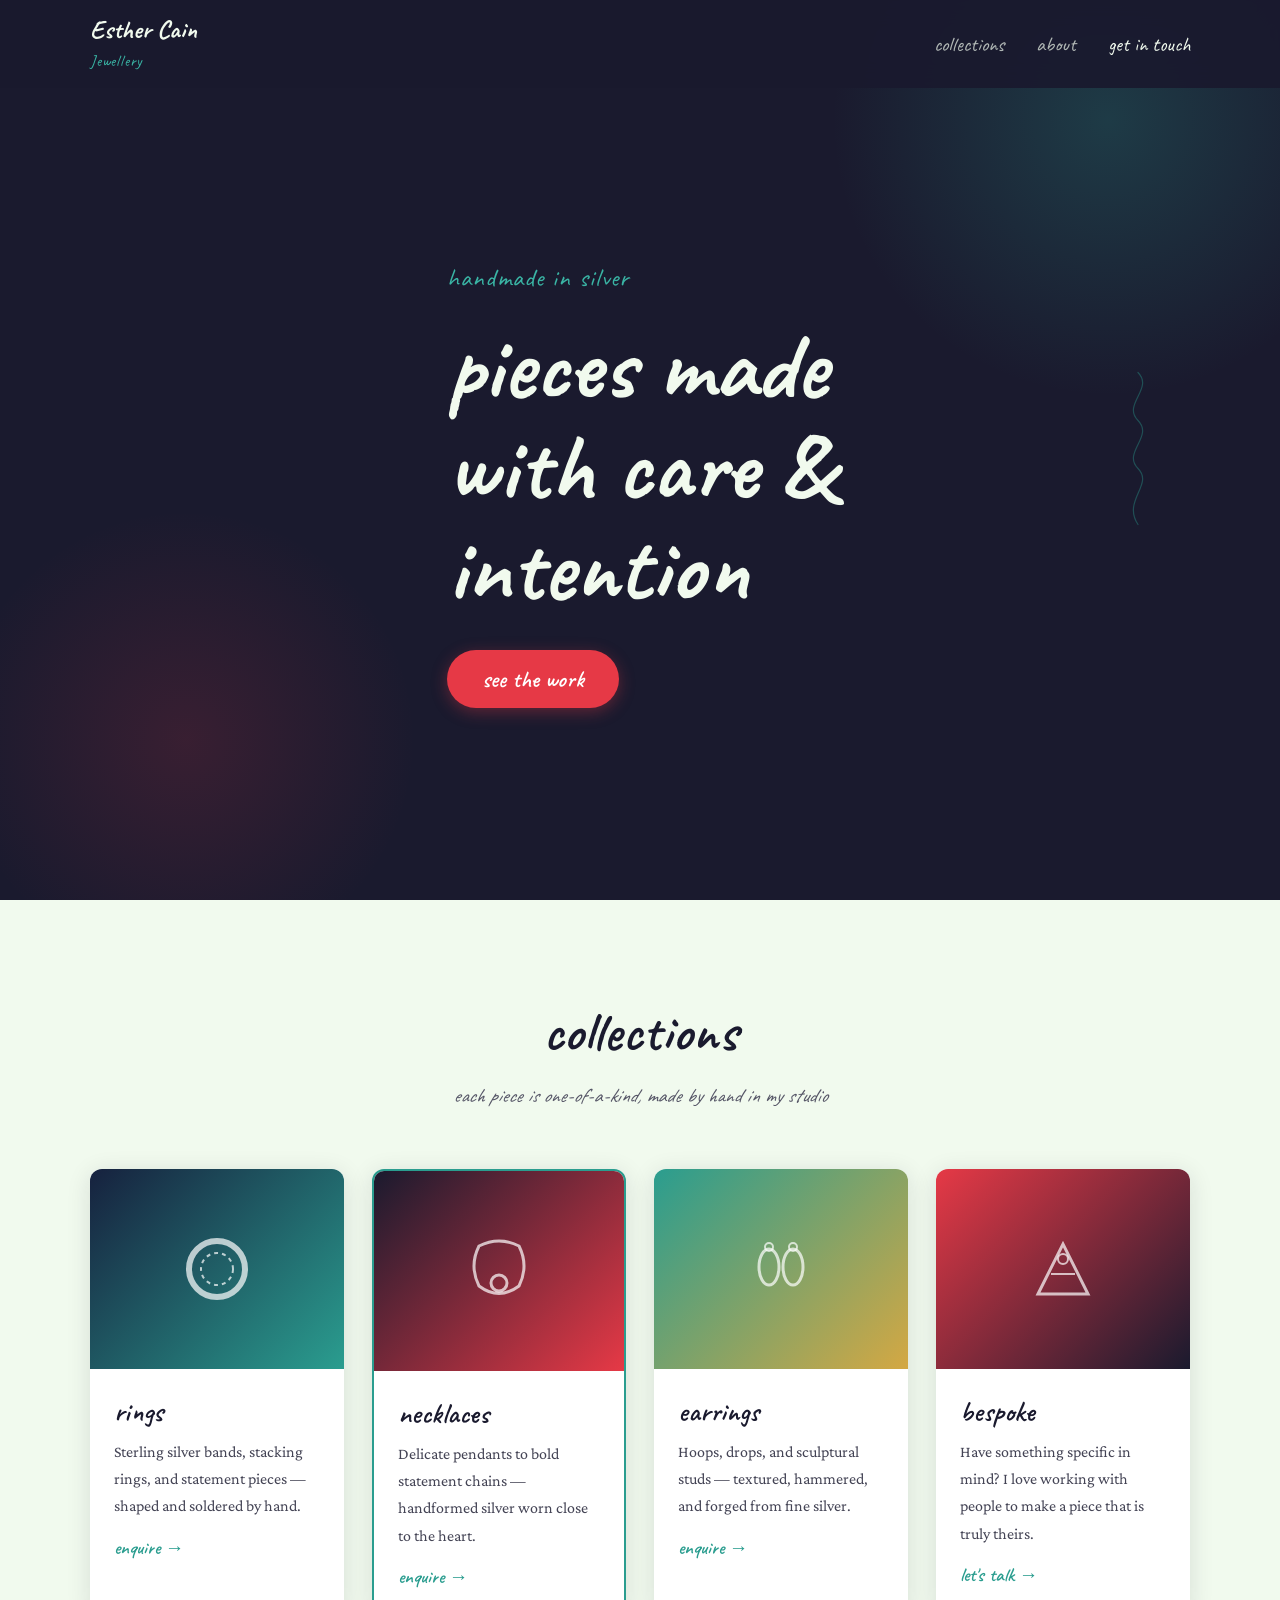
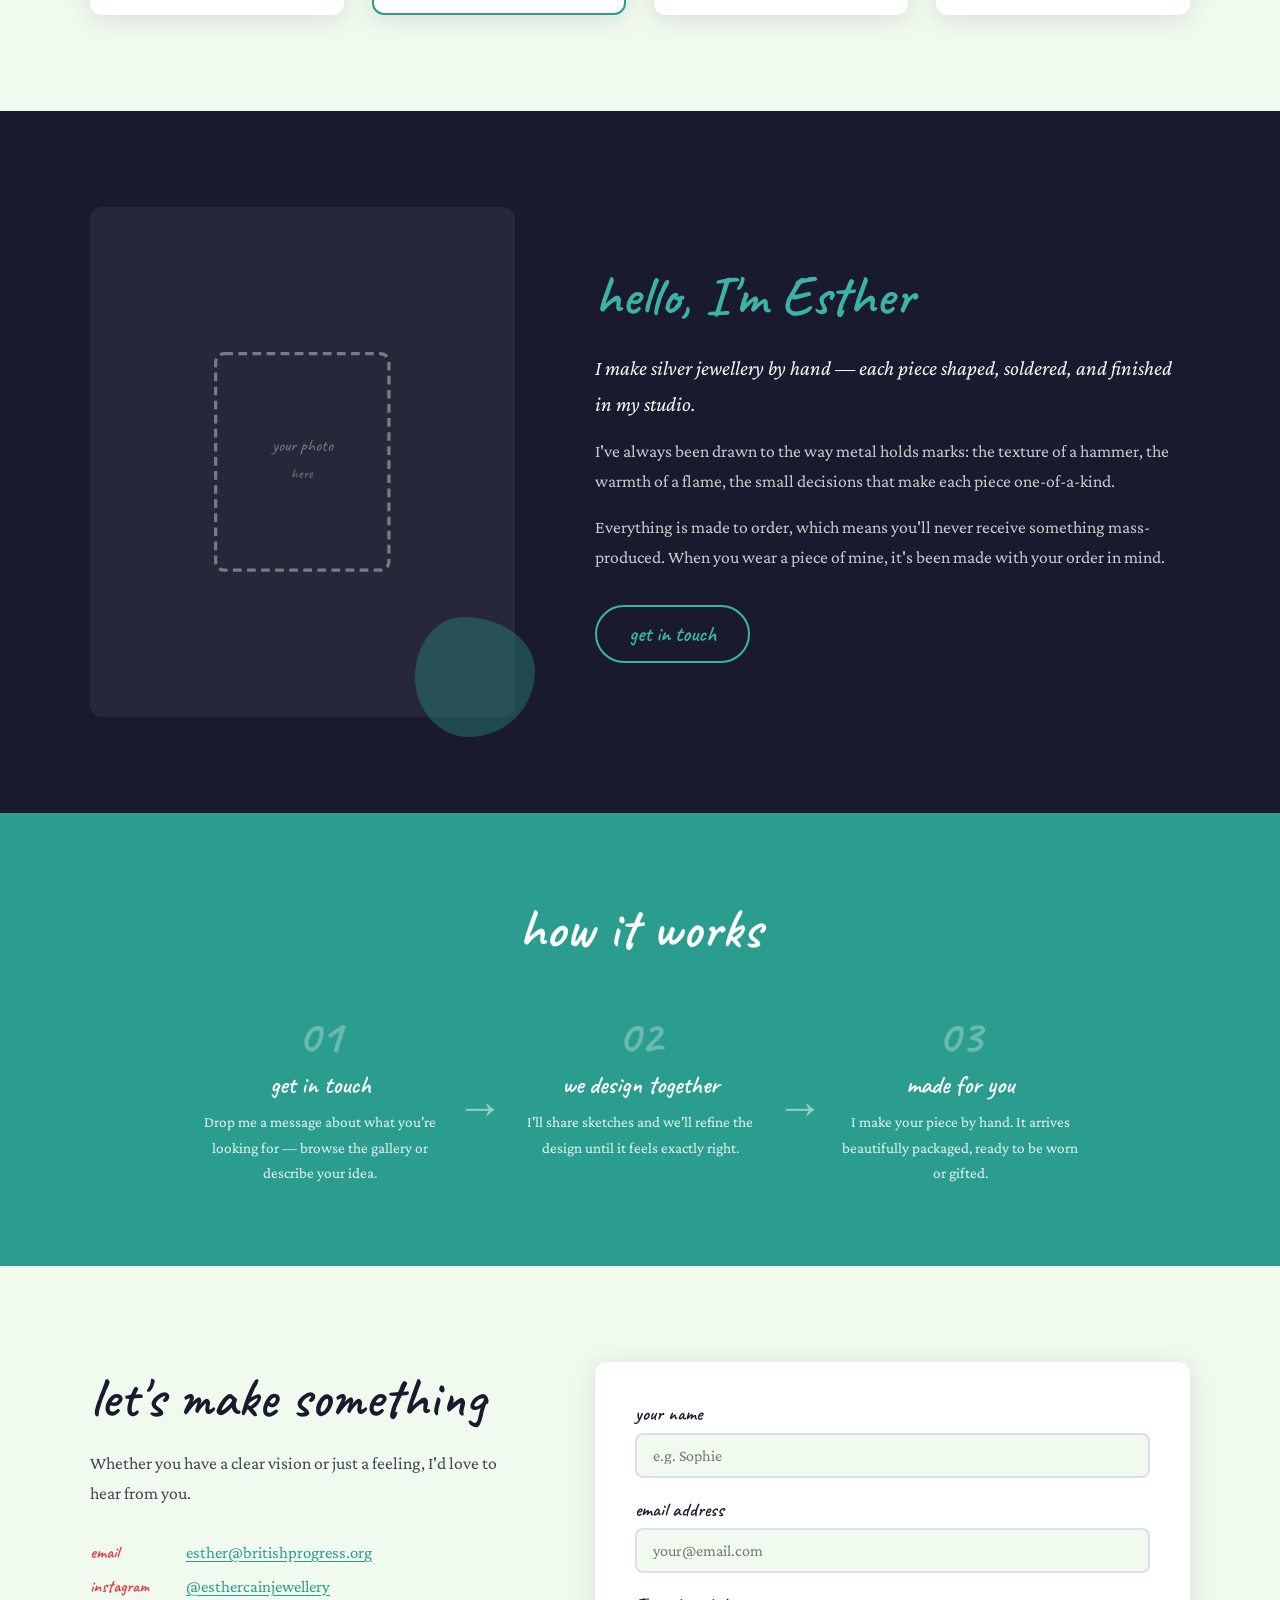
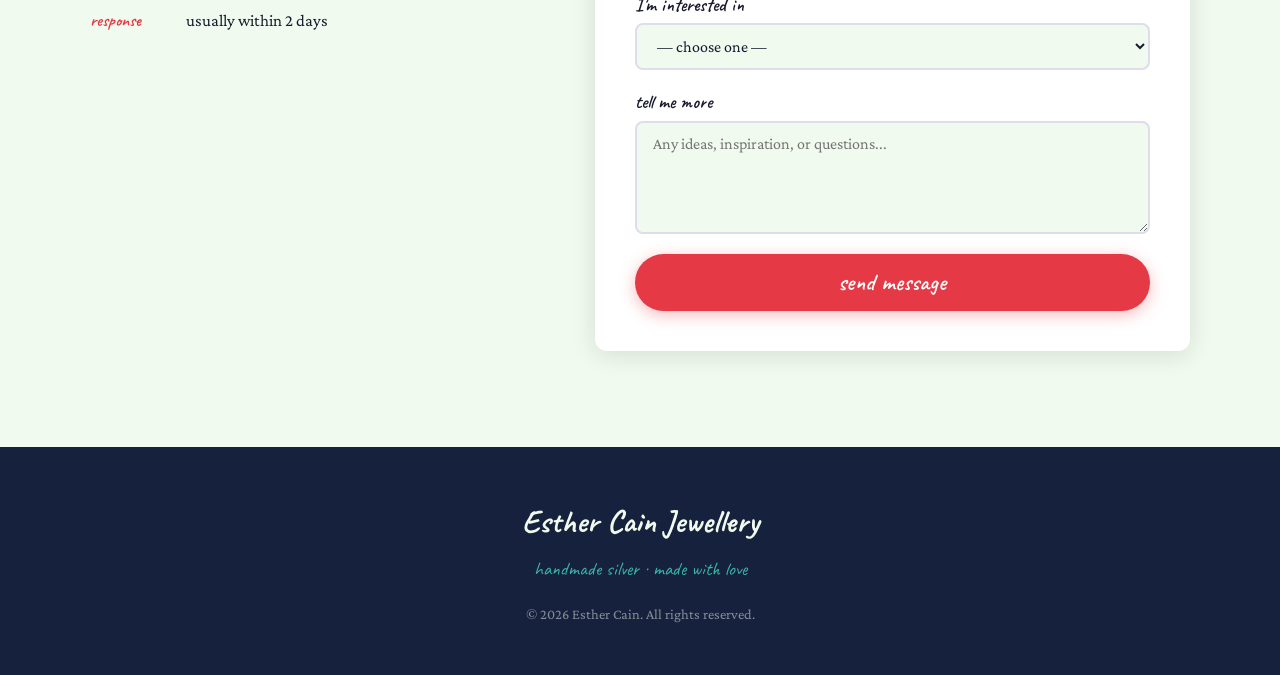
==== index.html @ 58c1cd3b "Add website files: HTML, CSS, and JavaScript Co-Authored-By: Claude Sonnet 4.6 <noreply@anthropic.co" ====
<!DOCTYPE html>
<html lang="en">
<head>
  <meta charset="UTF-8" />
  <meta name="viewport" content="width=device-width, initial-scale=1.0" />
  <title>Esther Cain Jewellery — Handmade Silver</title>
  <link rel="preconnect" href="https://fonts.googleapis.com" />
  <link rel="preconnect" href="https://fonts.gstatic.com" crossorigin />
  <link href="https://fonts.googleapis.com/css2?family=Caveat:wght@400;600;700&family=Crimson+Pro:ital,wght@0,300;0,400;1,300;1,400&display=swap" rel="stylesheet" />
  <link rel="stylesheet" href="style.css" />
</head>
<body>

  <!-- NAV -->
  <header class="site-header">
    <div class="nav-inner">
      <a href="#" class="logo">Esther Cain<br><span>Jewellery</span></a>
      <nav>
        <a href="#collections">collections</a>
        <a href="#about">about</a>
        <a href="#contact">get in touch</a>
      </nav>
    </div>
  </header>

  <!-- HERO -->
  <section class="hero">
    <div class="hero-content">
      <p class="hero-sub">handmade in silver</p>
      <h1>pieces made<br>with care &amp;<br>intention</h1>
      <a href="#collections" class="btn-primary">see the work</a>
    </div>
    <div class="hero-decoration">
      <svg class="squiggle" viewBox="0 0 200 400" fill="none" xmlns="http://www.w3.org/2000/svg">
        <path d="M100 10 C140 50, 60 90, 100 130 C140 170, 60 210, 100 250 C140 290, 60 330, 100 390" stroke="currentColor" stroke-width="3" stroke-linecap="round"/>
      </svg>
    </div>
  </section>

  <!-- COLLECTIONS -->
  <section class="collections" id="collections">
    <div class="section-header">
      <h2>collections</h2>
      <p class="section-sub">each piece is one-of-a-kind, made by hand in my studio</p>
    </div>

    <div class="grid">

      <article class="card">
        <div class="card-img card-img--rings">
          <div class="img-placeholder">
            <svg viewBox="0 0 80 80" fill="none"><circle cx="40" cy="40" r="28" stroke="currentColor" stroke-width="6"/><circle cx="40" cy="40" r="16" stroke="currentColor" stroke-width="2" stroke-dasharray="4 4"/></svg>
          </div>
        </div>
        <div class="card-body">
          <h3>rings</h3>
          <p>Sterling silver bands, stacking rings, and statement pieces — shaped and soldered by hand.</p>
          <a href="#contact" class="card-link">enquire →</a>
        </div>
      </article>

      <article class="card card--featured">
        <div class="card-img card-img--necklaces">
          <div class="img-placeholder">
            <svg viewBox="0 0 80 80" fill="none"><path d="M20 15 Q40 5 60 15 Q70 35 60 55 Q40 70 20 55 Q10 35 20 15Z" stroke="currentColor" stroke-width="3" fill="none"/><circle cx="40" cy="52" r="8" stroke="currentColor" stroke-width="3"/></svg>
          </div>
        </div>
        <div class="card-body">
          <h3>necklaces</h3>
          <p>Delicate pendants to bold statement chains — handformed silver worn close to the heart.</p>
          <a href="#contact" class="card-link">enquire →</a>
        </div>
      </article>

      <article class="card">
        <div class="card-img card-img--earrings">
          <div class="img-placeholder">
            <svg viewBox="0 0 80 80" fill="none"><ellipse cx="28" cy="38" rx="10" ry="18" stroke="currentColor" stroke-width="3"/><ellipse cx="52" cy="38" rx="10" ry="18" stroke="currentColor" stroke-width="3"/><circle cx="28" cy="18" r="4" stroke="currentColor" stroke-width="2"/><circle cx="52" cy="18" r="4" stroke="currentColor" stroke-width="2"/></svg>
          </div>
        </div>
        <div class="card-body">
          <h3>earrings</h3>
          <p>Hoops, drops, and sculptural studs — textured, hammered, and forged from fine silver.</p>
          <a href="#contact" class="card-link">enquire →</a>
        </div>
      </article>

      <article class="card">
        <div class="card-img card-img--bespoke">
          <div class="img-placeholder">
            <svg viewBox="0 0 80 80" fill="none"><path d="M15 65 L40 15 L65 65 Z" stroke="currentColor" stroke-width="3" fill="none"/><path d="M28 45 L52 45" stroke="currentColor" stroke-width="2"/><circle cx="40" cy="30" r="5" stroke="currentColor" stroke-width="2"/></svg>
          </div>
        </div>
        <div class="card-body">
          <h3>bespoke</h3>
          <p>Have something specific in mind? I love working with people to make a piece that is truly theirs.</p>
          <a href="#contact" class="card-link">let's talk →</a>
        </div>
      </article>

    </div>
  </section>

  <!-- ABOUT -->
  <section class="about" id="about">
    <div class="about-inner">
      <div class="about-image">
        <div class="about-img-placeholder">
          <svg viewBox="0 0 200 240" fill="none" xmlns="http://www.w3.org/2000/svg">
            <rect x="20" y="20" width="160" height="200" rx="8" stroke="currentColor" stroke-width="3" fill="none" stroke-dasharray="8 5"/>
            <text x="100" y="110" text-anchor="middle" font-family="Caveat" font-size="16" fill="currentColor">your photo</text>
            <text x="100" y="135" text-anchor="middle" font-family="Caveat" font-size="13" fill="currentColor">here</text>
          </svg>
        </div>
        <div class="about-accent-blob"></div>
      </div>
      <div class="about-text">
        <h2>hello, I'm Esther</h2>
        <p class="lead">I make silver jewellery by hand — each piece shaped, soldered, and finished in my studio.</p>
        <p>I've always been drawn to the way metal holds marks: the texture of a hammer, the warmth of a flame, the small decisions that make each piece one-of-a-kind.</p>
        <p>Everything is made to order, which means you'll never receive something mass-produced. When you wear a piece of mine, it's been made with your order in mind.</p>
        <a href="#contact" class="btn-secondary">get in touch</a>
      </div>
    </div>
  </section>

  <!-- PROCESS -->
  <section class="process">
    <h2>how it works</h2>
    <div class="steps">
      <div class="step">
        <span class="step-num">01</span>
        <h3>get in touch</h3>
        <p>Drop me a message about what you're looking for — browse the gallery or describe your idea.</p>
      </div>
      <div class="step-arrow">→</div>
      <div class="step">
        <span class="step-num">02</span>
        <h3>we design together</h3>
        <p>I'll share sketches and we'll refine the design until it feels exactly right.</p>
      </div>
      <div class="step-arrow">→</div>
      <div class="step">
        <span class="step-num">03</span>
        <h3>made for you</h3>
        <p>I make your piece by hand. It arrives beautifully packaged, ready to be worn or gifted.</p>
      </div>
    </div>
  </section>

  <!-- CONTACT -->
  <section class="contact" id="contact">
    <div class="contact-inner">
      <div class="contact-text">
        <h2>let's make something</h2>
        <p>Whether you have a clear vision or just a feeling, I'd love to hear from you.</p>
        <ul class="contact-info">
          <li><span class="ci-label">email</span><a href="mailto:esther@britishprogress.org">esther@britishprogress.org</a></li>
          <li><span class="ci-label">instagram</span><a href="#">@esthercainjewellery</a></li>
          <li><span class="ci-label">response</span>usually within 2 days</li>
        </ul>
      </div>
      <form class="contact-form" onsubmit="handleSubmit(event)">
        <div class="form-group">
          <label for="name">your name</label>
          <input type="text" id="name" name="name" required placeholder="e.g. Sophie" />
        </div>
        <div class="form-group">
          <label for="email">email address</label>
          <input type="email" id="email" name="email" required placeholder="your@email.com" />
        </div>
        <div class="form-group">
          <label for="interest">I'm interested in</label>
          <select id="interest" name="interest">
            <option value="">— choose one —</option>
            <option value="rings">rings</option>
            <option value="necklaces">necklaces</option>
            <option value="earrings">earrings</option>
            <option value="bespoke">bespoke commission</option>
            <option value="gift">a gift (not sure yet!)</option>
          </select>
        </div>
        <div class="form-group">
          <label for="message">tell me more</label>
          <textarea id="message" name="message" rows="5" placeholder="Any ideas, inspiration, or questions..."></textarea>
        </div>
        <button type="submit" class="btn-primary">send message</button>
        <p class="form-note" id="form-note" hidden>✓ Message sent! I'll be in touch soon.</p>
      </form>
    </div>
  </section>

  <!-- FOOTER -->
  <footer class="site-footer">
    <p class="footer-logo">Esther Cain Jewellery</p>
    <p class="footer-sub">handmade silver · made with love</p>
    <p class="footer-copy">&copy; 2026 Esther Cain. All rights reserved.</p>
  </footer>

  <script src="script.js"></script>
</body>
</html>
---- style.css ----
/* =============================================
   ESTHER CAIN JEWELLERY — STYLES
   ============================================= */

:root {
  --navy:      #1a1a2e;
  --deep-blue: #16213e;
  --teal:      #2a9d8f;
  --teal-light:#3ab5a5;
  --ruby:      #e63946;
  --gold:      #d4a843;
  --cream:     #f1faee;
  --cream-dark:#e8f4e0;
  --white:     #ffffff;
  --text-dark: #1a1a2e;

  --font-hand: 'Caveat', cursive;
  --font-body: 'Crimson Pro', Georgia, serif;

  --radius: 12px;
  --shadow: 0 4px 24px rgba(26,26,46,0.12);
  --shadow-lg: 0 12px 48px rgba(26,26,46,0.2);
}

*, *::before, *::after { box-sizing: border-box; margin: 0; padding: 0; }

html { scroll-behavior: smooth; }

body {
  font-family: var(--font-body);
  color: var(--text-dark);
  background: var(--cream);
  overflow-x: hidden;
}

/* =============================================
   TYPOGRAPHY
   ============================================= */

h1, h2, h3, .logo, nav a, .btn-primary, .btn-secondary,
.step-num, .card-link, label, .section-sub, .hero-sub,
.footer-logo, .footer-sub {
  font-family: var(--font-hand);
}

h1 { font-size: clamp(3rem, 8vw, 6rem); font-weight: 700; line-height: 1.05; }
h2 { font-size: clamp(2.2rem, 5vw, 3.5rem); font-weight: 600; }
h3 { font-size: 1.8rem; font-weight: 600; }

p { font-size: 1.1rem; line-height: 1.7; }

a { color: inherit; text-decoration: none; }

/* =============================================
   HEADER / NAV
   ============================================= */

.site-header {
  position: fixed;
  top: 0; left: 0; right: 0;
  z-index: 100;
  padding: 1rem 2rem;
  background: rgba(26,26,46,0.92);
  backdrop-filter: blur(12px);
  -webkit-backdrop-filter: blur(12px);
}

.nav-inner {
  max-width: 1100px;
  margin: 0 auto;
  display: flex;
  align-items: center;
  justify-content: space-between;
}

.logo {
  font-family: var(--font-hand);
  font-size: 1.6rem;
  font-weight: 700;
  color: var(--cream);
  line-height: 1.1;
}

.logo span {
  font-size: 1rem;
  font-weight: 400;
  color: var(--teal-light);
  letter-spacing: 0.05em;
}

nav {
  display: flex;
  gap: 2rem;
}

nav a {
  color: var(--cream);
  font-size: 1.3rem;
  opacity: 0.85;
  transition: opacity 0.2s, color 0.2s;
  position: relative;
}

nav a::after {
  content: '';
  position: absolute;
  bottom: -3px; left: 0; right: 0;
  height: 2px;
  background: var(--teal-light);
  transform: scaleX(0);
  transition: transform 0.2s;
}

nav a:hover { opacity: 1; color: var(--teal-light); }
nav a:hover::after { transform: scaleX(1); }

/* =============================================
   BUTTONS
   ============================================= */

.btn-primary {
  display: inline-block;
  background: var(--ruby);
  color: var(--white);
  padding: 0.85rem 2.2rem;
  border-radius: 50px;
  font-size: 1.5rem;
  font-weight: 600;
  border: none;
  cursor: pointer;
  transition: transform 0.2s, box-shadow 0.2s, background 0.2s;
  box-shadow: 0 4px 16px rgba(230,57,70,0.35);
}

.btn-primary:hover {
  transform: translateY(-2px);
  background: #d42f3c;
  box-shadow: 0 8px 24px rgba(230,57,70,0.45);
}

.btn-secondary {
  display: inline-block;
  border: 2.5px solid var(--navy);
  color: var(--navy);
  padding: 0.8rem 2rem;
  border-radius: 50px;
  font-size: 1.4rem;
  font-weight: 600;
  transition: background 0.2s, color 0.2s;
}

.btn-secondary:hover {
  background: var(--navy);
  color: var(--cream);
}

/* =============================================
   HERO
   ============================================= */

.hero {
  min-height: 100vh;
  background: var(--navy);
  display: flex;
  align-items: center;
  padding: 8rem 2rem 4rem;
  position: relative;
  overflow: hidden;
}

.hero::before {
  content: '';
  position: absolute;
  top: -20%;
  right: -10%;
  width: 600px;
  height: 600px;
  background: radial-gradient(circle, rgba(42,157,143,0.25) 0%, transparent 65%);
  pointer-events: none;
}

.hero::after {
  content: '';
  position: absolute;
  bottom: -10%;
  left: -5%;
  width: 500px;
  height: 500px;
  background: radial-gradient(circle, rgba(230,57,70,0.15) 0%, transparent 65%);
  pointer-events: none;
}

.hero-content {
  max-width: 1100px;
  margin: 0 auto;
  position: relative;
  z-index: 1;
}

.hero-sub {
  font-family: var(--font-hand);
  font-size: 1.6rem;
  color: var(--teal-light);
  margin-bottom: 1rem;
  letter-spacing: 0.05em;
}

.hero h1 {
  color: var(--cream);
  margin-bottom: 2rem;
}

.hero-decoration {
  position: absolute;
  right: 8%;
  top: 50%;
  transform: translateY(-50%);
  color: var(--teal);
  opacity: 0.4;
  width: 80px;
}

.squiggle { width: 100%; height: auto; }

/* =============================================
   COLLECTIONS
   ============================================= */

.collections {
  padding: 6rem 2rem;
  background: var(--cream);
}

.section-header {
  text-align: center;
  max-width: 600px;
  margin: 0 auto 3.5rem;
}

.section-sub {
  margin-top: 0.75rem;
  font-size: 1.25rem;
  color: #556;
  font-style: italic;
}

.grid {
  max-width: 1100px;
  margin: 0 auto;
  display: grid;
  grid-template-columns: repeat(auto-fit, minmax(240px, 1fr));
  gap: 1.75rem;
}

.card {
  background: var(--white);
  border-radius: var(--radius);
  overflow: hidden;
  box-shadow: var(--shadow);
  transition: transform 0.25s, box-shadow 0.25s;
}

.card:hover {
  transform: translateY(-6px);
  box-shadow: var(--shadow-lg);
}

.card--featured {
  grid-row: span 1;
  border: 2.5px solid var(--teal);
}

.card-img {
  height: 200px;
  display: flex;
  align-items: center;
  justify-content: center;
}

.card-img--rings      { background: linear-gradient(135deg, #16213e 0%, #2a9d8f 100%); }
.card-img--necklaces  { background: linear-gradient(135deg, #1a1a2e 0%, #e63946 100%); }
.card-img--earrings   { background: linear-gradient(135deg, #2a9d8f 0%, #d4a843 100%); }
.card-img--bespoke    { background: linear-gradient(135deg, #e63946 0%, #1a1a2e 100%); }

.img-placeholder {
  width: 80px;
  height: 80px;
  color: rgba(255,255,255,0.7);
}

.img-placeholder svg { width: 100%; height: 100%; }

.card-body {
  padding: 1.5rem;
}

.card-body h3 {
  margin-bottom: 0.5rem;
  color: var(--navy);
}

.card-body p {
  font-size: 1rem;
  color: #445;
  margin-bottom: 1rem;
}

.card-link {
  font-family: var(--font-hand);
  font-size: 1.2rem;
  color: var(--teal);
  font-weight: 600;
  transition: color 0.2s;
}

.card-link:hover { color: var(--ruby); }

/* =============================================
   ABOUT
   ============================================= */

.about {
  background: var(--navy);
  color: var(--cream);
  padding: 6rem 2rem;
}

.about-inner {
  max-width: 1100px;
  margin: 0 auto;
  display: grid;
  grid-template-columns: 1fr 1.4fr;
  gap: 5rem;
  align-items: center;
}

.about-image {
  position: relative;
}

.about-img-placeholder {
  background: rgba(255,255,255,0.06);
  border-radius: var(--radius);
  padding: 2rem;
  aspect-ratio: 5/6;
  display: flex;
  align-items: center;
  justify-content: center;
  color: rgba(241,250,238,0.4);
}

.about-img-placeholder svg { width: 60%; height: auto; }

.about-accent-blob {
  position: absolute;
  bottom: -20px;
  right: -20px;
  width: 120px;
  height: 120px;
  background: var(--teal);
  border-radius: 40% 60% 55% 45% / 50% 45% 55% 50%;
  opacity: 0.35;
  z-index: 0;
}

.about h2 {
  color: var(--teal-light);
  margin-bottom: 1.2rem;
}

.about .lead {
  font-size: 1.3rem;
  font-style: italic;
  margin-bottom: 1rem;
  color: var(--cream);
}

.about p {
  color: rgba(241,250,238,0.8);
  margin-bottom: 1rem;
}

.about .btn-secondary {
  margin-top: 1rem;
  border-color: var(--teal-light);
  color: var(--teal-light);
}

.about .btn-secondary:hover {
  background: var(--teal-light);
  color: var(--navy);
}

/* =============================================
   PROCESS
   ============================================= */

.process {
  background: var(--teal);
  color: var(--white);
  padding: 5rem 2rem;
  text-align: center;
}

.process h2 {
  margin-bottom: 3rem;
}

.steps {
  max-width: 900px;
  margin: 0 auto;
  display: flex;
  align-items: flex-start;
  justify-content: center;
  gap: 1rem;
  flex-wrap: wrap;
}

.step {
  flex: 1;
  min-width: 200px;
  max-width: 240px;
  text-align: center;
}

.step-num {
  display: block;
  font-size: 3rem;
  font-weight: 700;
  color: rgba(255,255,255,0.3);
  line-height: 1;
  margin-bottom: 0.5rem;
}

.step h3 { margin-bottom: 0.5rem; font-size: 1.6rem; }
.step p { font-size: 0.95rem; opacity: 0.9; }

.step-arrow {
  font-family: var(--font-hand);
  font-size: 3rem;
  align-self: center;
  opacity: 0.5;
  padding-top: 1rem;
}

/* =============================================
   CONTACT
   ============================================= */

.contact {
  background: var(--cream);
  padding: 6rem 2rem;
}

.contact-inner {
  max-width: 1100px;
  margin: 0 auto;
  display: grid;
  grid-template-columns: 1fr 1.4fr;
  gap: 5rem;
  align-items: start;
}

.contact-text h2 {
  color: var(--navy);
  margin-bottom: 1rem;
}

.contact-text > p {
  color: #445;
  margin-bottom: 2rem;
  font-size: 1.1rem;
}

.contact-info {
  list-style: none;
  display: flex;
  flex-direction: column;
  gap: 0.75rem;
}

.contact-info li {
  display: flex;
  gap: 1rem;
  align-items: baseline;
  font-size: 1.05rem;
}

.ci-label {
  font-family: var(--font-hand);
  font-size: 1.1rem;
  color: var(--ruby);
  min-width: 80px;
  font-weight: 600;
}

.contact-info a {
  color: var(--teal);
  text-decoration: underline;
  text-underline-offset: 3px;
  transition: color 0.2s;
}

.contact-info a:hover { color: var(--ruby); }

/* Form */
.contact-form {
  background: var(--white);
  padding: 2.5rem;
  border-radius: var(--radius);
  box-shadow: var(--shadow);
  display: flex;
  flex-direction: column;
  gap: 1.25rem;
}

.form-group {
  display: flex;
  flex-direction: column;
  gap: 0.4rem;
}

label {
  font-size: 1.2rem;
  color: var(--navy);
  font-weight: 600;
}

input, select, textarea {
  font-family: var(--font-body);
  font-size: 1rem;
  padding: 0.75rem 1rem;
  border: 2px solid #dde;
  border-radius: 8px;
  background: var(--cream);
  color: var(--text-dark);
  transition: border-color 0.2s;
  width: 100%;
  resize: vertical;
}

input:focus, select:focus, textarea:focus {
  outline: none;
  border-color: var(--teal);
}

.form-note {
  color: var(--teal);
  font-family: var(--font-hand);
  font-size: 1.2rem;
  text-align: center;
}

/* =============================================
   FOOTER
   ============================================= */

.site-footer {
  background: var(--deep-blue);
  color: var(--cream);
  text-align: center;
  padding: 3rem 2rem;
}

.footer-logo {
  font-family: var(--font-hand);
  font-size: 2rem;
  font-weight: 700;
  margin-bottom: 0.25rem;
}

.footer-sub {
  font-family: var(--font-hand);
  font-size: 1.2rem;
  color: var(--teal-light);
  margin-bottom: 1rem;
}

.footer-copy {
  font-size: 0.9rem;
  opacity: 0.5;
}

/* =============================================
   RESPONSIVE
   ============================================= */

@media (max-width: 768px) {
  .nav-inner { gap: 1rem; }
  nav { gap: 1rem; }
  nav a { font-size: 1.1rem; }

  .hero-decoration { display: none; }

  .about-inner,
  .contact-inner {
    grid-template-columns: 1fr;
    gap: 2.5rem;
  }

  .about-image { display: none; }

  .steps { flex-direction: column; align-items: center; }
  .step-arrow { transform: rotate(90deg); padding: 0; }

  .contact-form { padding: 1.75rem; }
}

@media (max-width: 480px) {
  .site-header { padding: 0.75rem 1rem; }
  nav { gap: 0.75rem; }
  .logo { font-size: 1.3rem; }
  .logo span { display: none; }
}
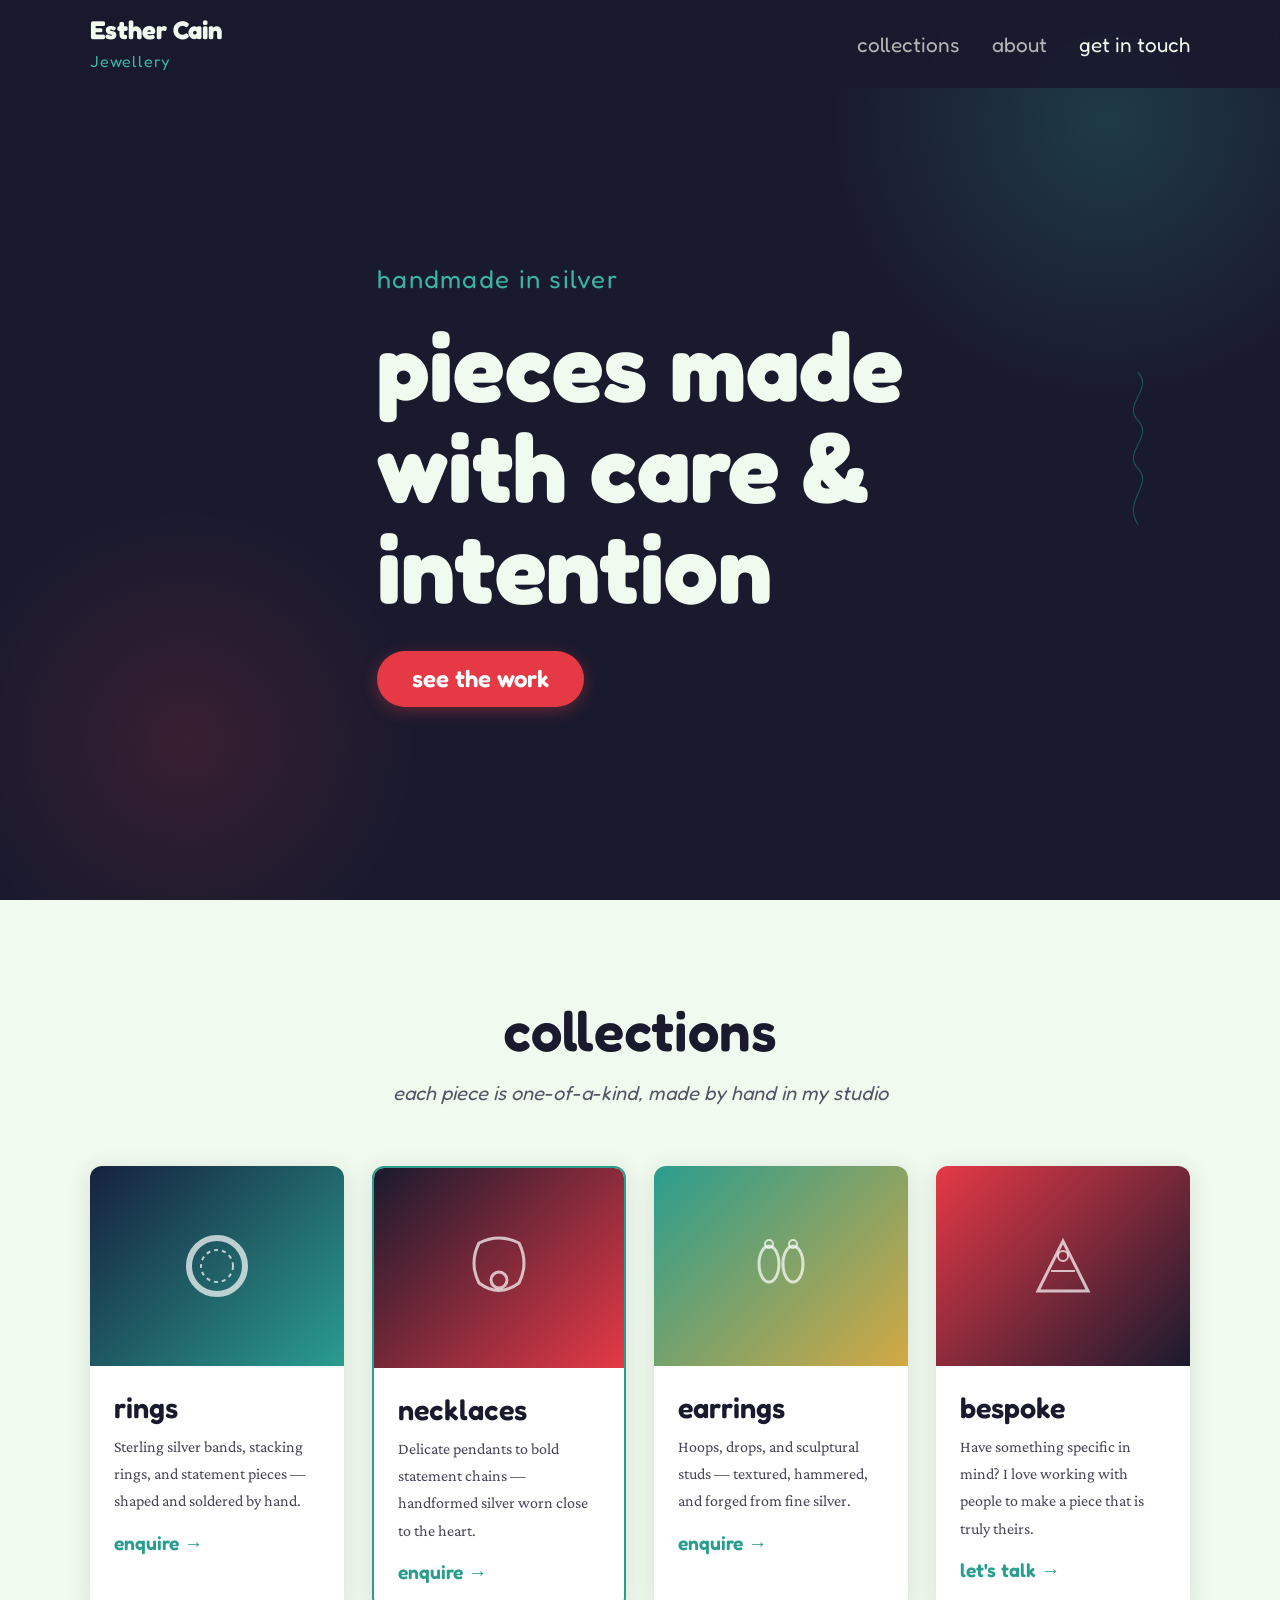
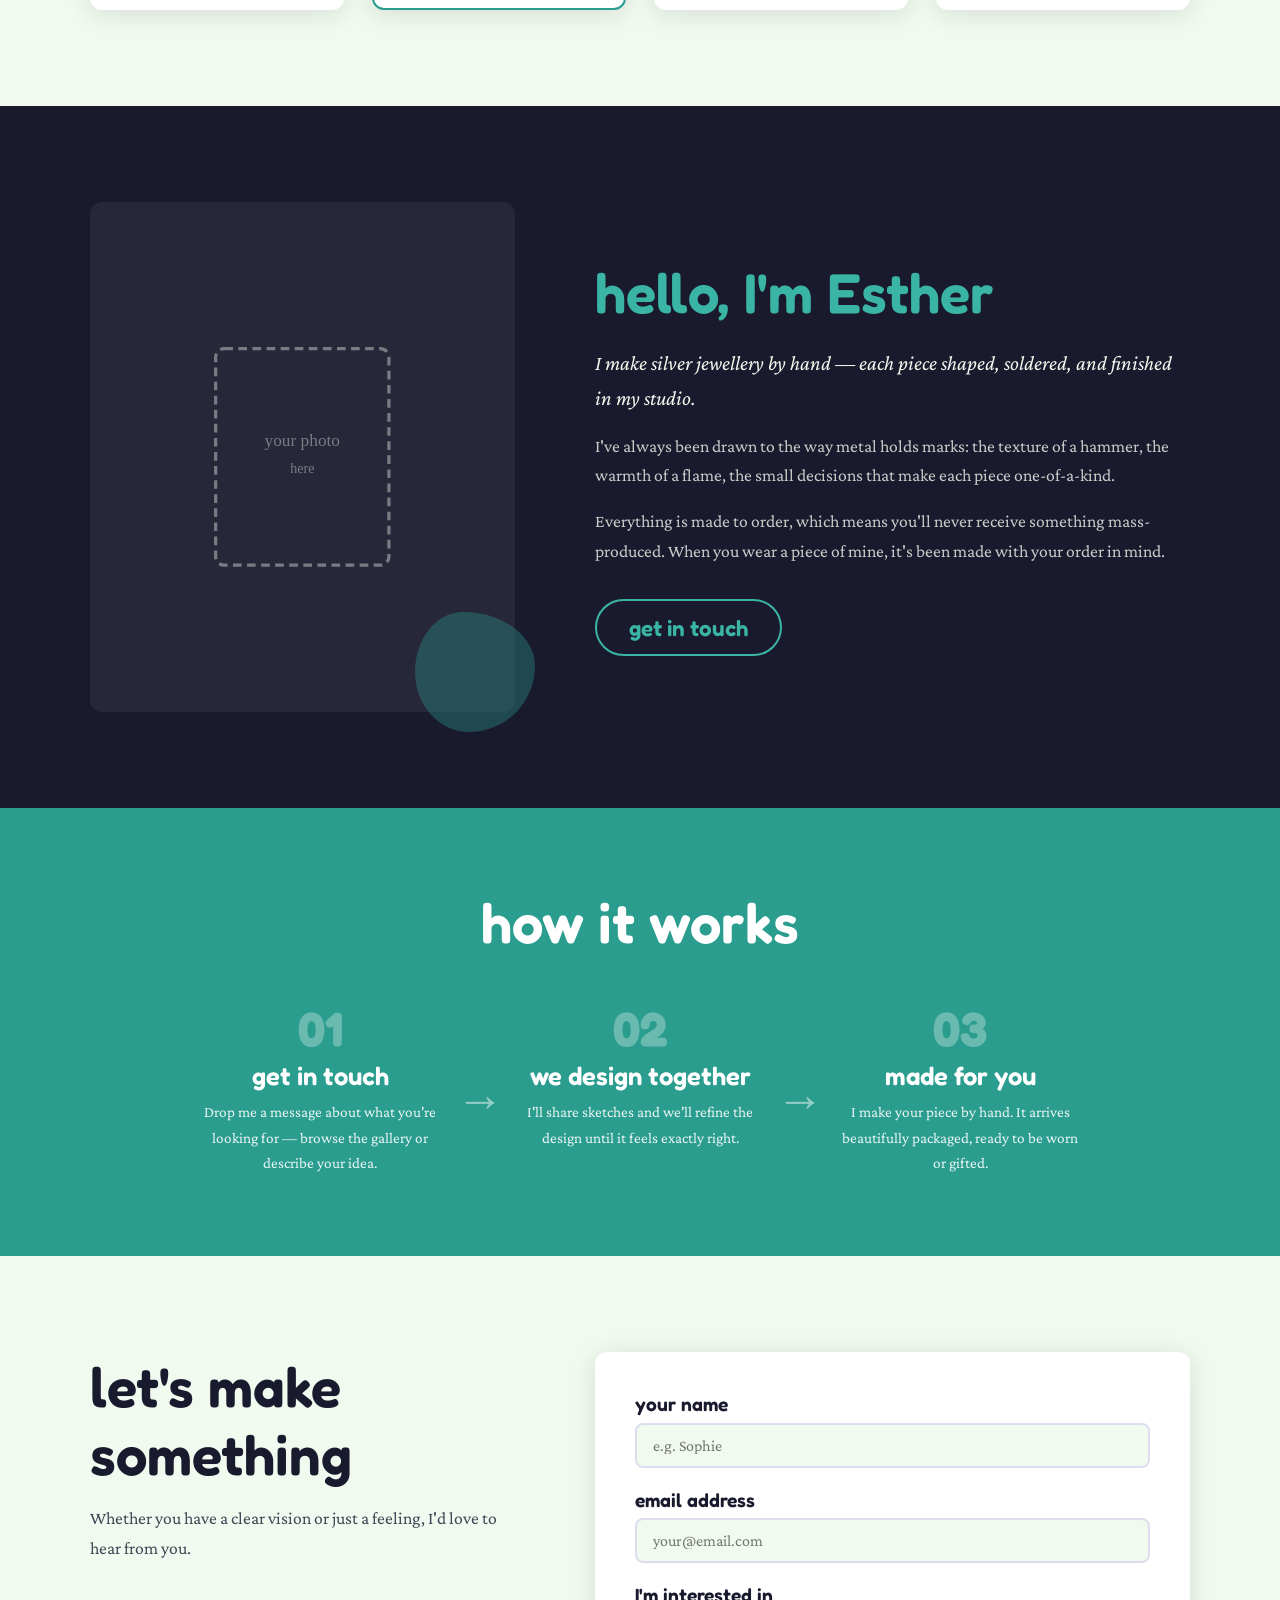
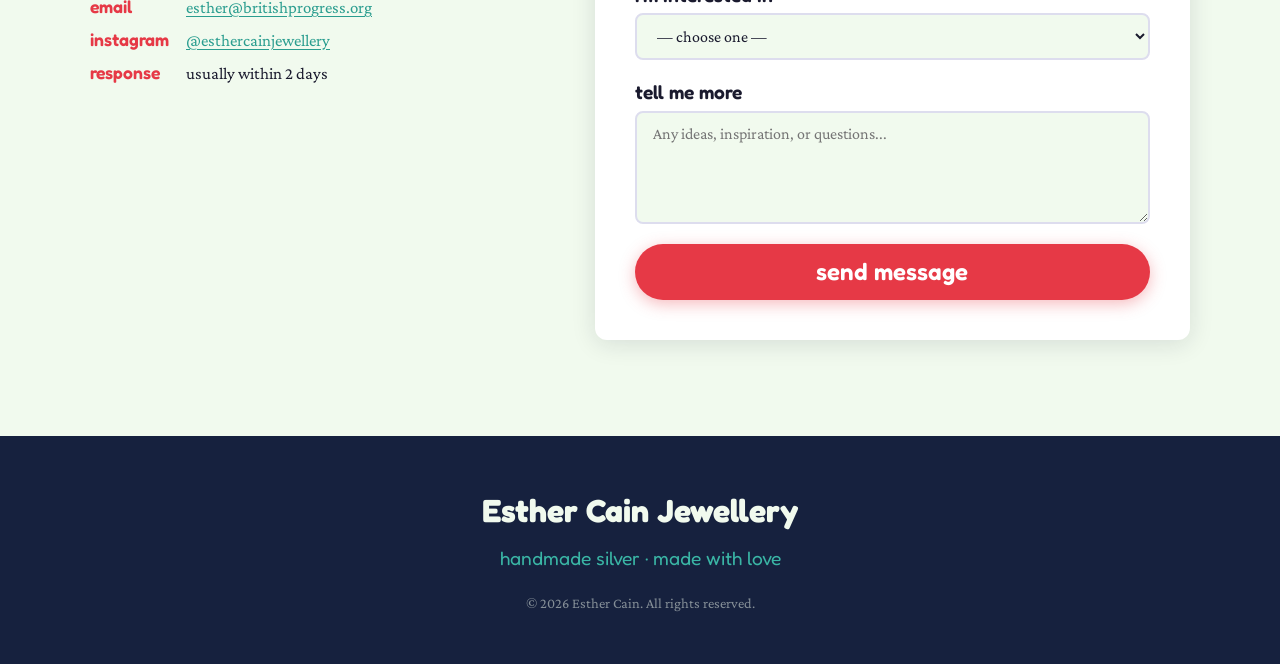
==== commit 10fc929a: "Switch heading font from Caveat to Fredoka Co-Authored-By: Claude Sonnet 4.6 <noreply@anthropic.com>" ====
--- a/index.html
+++ b/index.html
@@ -6,7 +6,7 @@
   <title>Esther Cain Jewellery — Handmade Silver</title>
   <link rel="preconnect" href="https://fonts.googleapis.com" />
   <link rel="preconnect" href="https://fonts.gstatic.com" crossorigin />
-  <link href="https://fonts.googleapis.com/css2?family=Caveat:wght@400;600;700&family=Crimson+Pro:ital,wght@0,300;0,400;1,300;1,400&display=swap" rel="stylesheet" />
+  <link href="https://fonts.googleapis.com/css2?family=Fredoka:wght@400;600;700&family=Crimson+Pro:ital,wght@0,300;0,400;1,300;1,400&display=swap" rel="stylesheet" />
   <link rel="stylesheet" href="style.css" />
 </head>
 <body>
--- a/style.css
+++ b/style.css
@@ -14,7 +14,7 @@
   --white:     #ffffff;
   --text-dark: #1a1a2e;
 
-  --font-hand: 'Caveat', cursive;
+  --font-hand: 'Fredoka', cursive;
   --font-body: 'Crimson Pro', Georgia, serif;
 
   --radius: 12px;
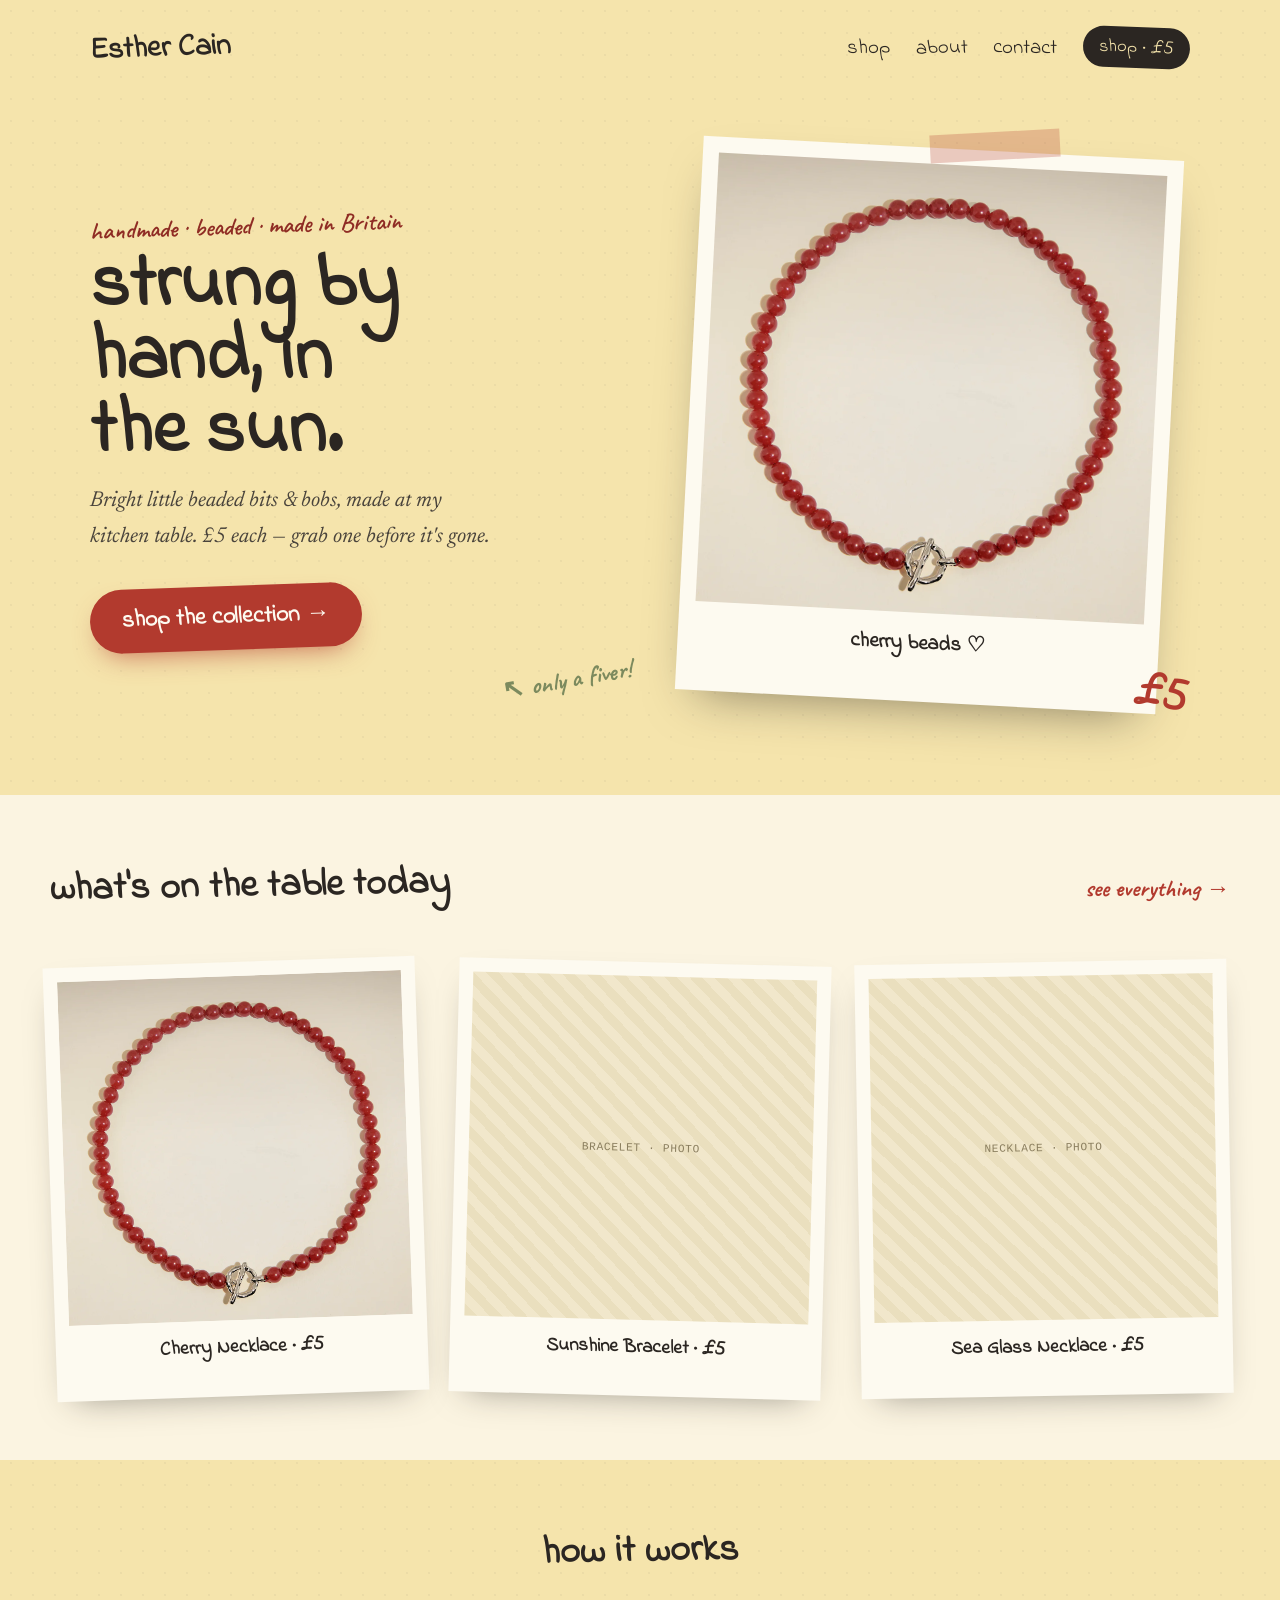
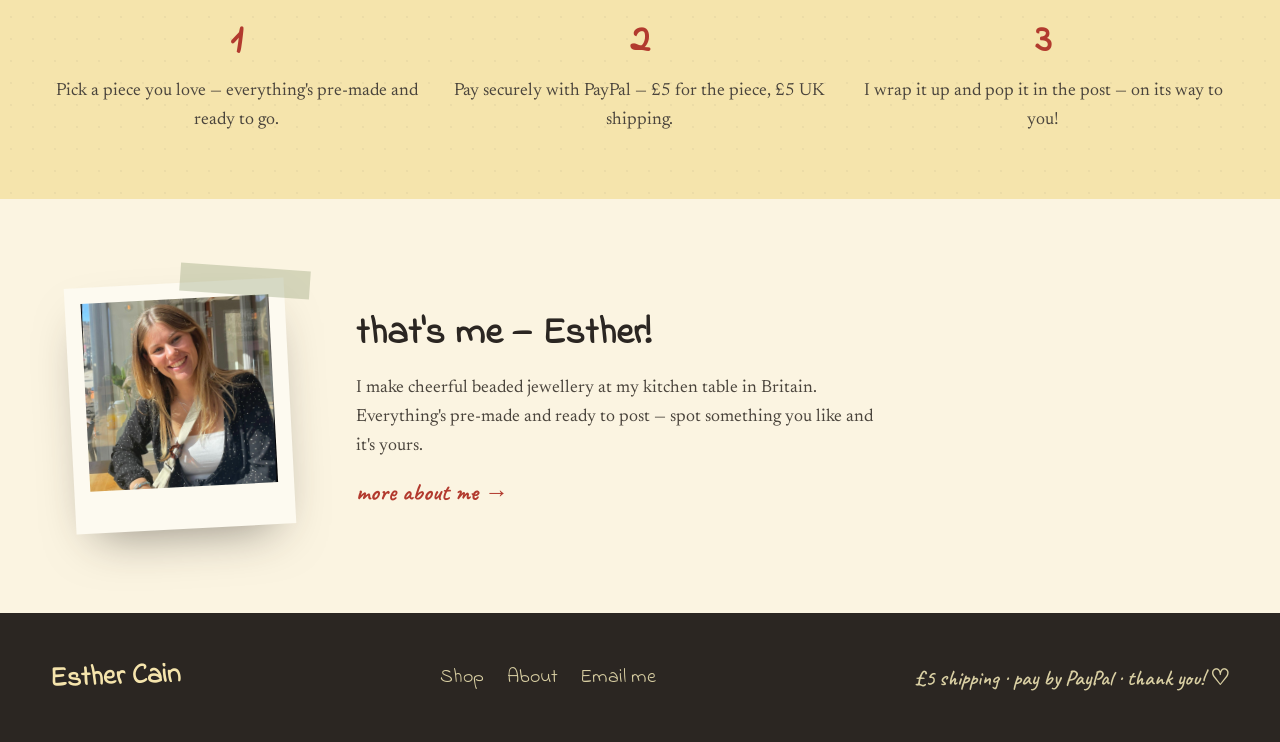
==== commit f8afe3e8: "Redesign site as multi-page £5 beaded jewellery shop Replaces the single-page bespoke silver site wi" ====
--- a/index.html
+++ b/index.html
@@ -3,10 +3,11 @@
 <head>
   <meta charset="UTF-8" />
   <meta name="viewport" content="width=device-width, initial-scale=1.0" />
-  <title>Esther Cain Jewellery — Handmade Silver</title>
+  <title>Esther Cain — Handmade Beaded Jewellery</title>
+  <meta name="description" content="Bright, handmade beaded jewellery, strung by hand in Britain. Every piece £5, ready to post." />
   <link rel="preconnect" href="https://fonts.googleapis.com" />
   <link rel="preconnect" href="https://fonts.gstatic.com" crossorigin />
-  <link href="https://fonts.googleapis.com/css2?family=Fredoka:wght@400;600;700&family=Crimson+Pro:ital,wght@0,300;0,400;1,300;1,400&display=swap" rel="stylesheet" />
+  <link href="https://fonts.googleapis.com/css2?family=Indie+Flower&family=Caveat:wght@400..700&family=Newsreader:ital,opsz,wght@0,6..72,300..600;1,6..72,300..500&display=swap" rel="stylesheet" />
   <link rel="stylesheet" href="style.css" />
 </head>
 <body>
@@ -14,187 +15,108 @@
   <!-- NAV -->
   <header class="site-header">
     <div class="nav-inner">
-      <a href="#" class="logo">Esther Cain<br><span>Jewellery</span></a>
+      <a href="index.html" class="logo">Esther Cain</a>
       <nav>
-        <a href="#collections">collections</a>
-        <a href="#about">about</a>
-        <a href="#contact">get in touch</a>
+        <a href="shop.html">shop</a>
+        <a href="about.html">about</a>
+        <a href="#footer">contact</a>
+        <a href="shop.html" class="nav-cta">shop · £5</a>
       </nav>
     </div>
   </header>
 
   <!-- HERO -->
   <section class="hero">
-    <div class="hero-content">
-      <p class="hero-sub">handmade in silver</p>
-      <h1>pieces made<br>with care &amp;<br>intention</h1>
-      <a href="#collections" class="btn-primary">see the work</a>
+    <div class="hero-copy">
+      <p class="eyebrow tilt-n2">handmade · beaded · made in Britain</p>
+      <h1>strung by<br>hand, in<br>the sun.</h1>
+      <p class="hero-lead">Bright little beaded bits &amp; bobs, made at my kitchen table. £5 each — grab one before it's gone.</p>
+      <a href="shop.html" class="btn btn-primary tilt-n2">shop the collection →</a>
+      <span class="scribble scribble--olive hero-scribble tilt-n10">↖ only a fiver!</span>
     </div>
-    <div class="hero-decoration">
-      <svg class="squiggle" viewBox="0 0 200 400" fill="none" xmlns="http://www.w3.org/2000/svg">
-        <path d="M100 10 C140 50, 60 90, 100 130 C140 170, 60 210, 100 250 C140 290, 60 330, 100 390" stroke="currentColor" stroke-width="3" stroke-linecap="round"/>
-      </svg>
-    </div>
-  </section>
-
-  <!-- COLLECTIONS -->
-  <section class="collections" id="collections">
-    <div class="section-header">
-      <h2>collections</h2>
-      <p class="section-sub">each piece is one-of-a-kind, made by hand in my studio</p>
-    </div>
-
-    <div class="grid">
-
-      <article class="card">
-        <div class="card-img card-img--rings">
-          <div class="img-placeholder">
-            <svg viewBox="0 0 80 80" fill="none"><circle cx="40" cy="40" r="28" stroke="currentColor" stroke-width="6"/><circle cx="40" cy="40" r="16" stroke="currentColor" stroke-width="2" stroke-dasharray="4 4"/></svg>
-          </div>
+    <div class="hero-media">
+      <div class="tape-wrap">
+        <span class="tape tape--rust tilt-n3"></span>
+        <div class="framed-card tilt3">
+          <img src="assets/necklace-red.webp" alt="Cherry beaded necklace" />
+          <p class="framed-caption">cherry beads ♡</p>
         </div>
-        <div class="card-body">
-          <h3>rings</h3>
-          <p>Sterling silver bands, stacking rings, and statement pieces — shaped and soldered by hand.</p>
-          <a href="#contact" class="card-link">enquire →</a>
-        </div>
-      </article>
-
-      <article class="card card--featured">
-        <div class="card-img card-img--necklaces">
-          <div class="img-placeholder">
-            <svg viewBox="0 0 80 80" fill="none"><path d="M20 15 Q40 5 60 15 Q70 35 60 55 Q40 70 20 55 Q10 35 20 15Z" stroke="currentColor" stroke-width="3" fill="none"/><circle cx="40" cy="52" r="8" stroke="currentColor" stroke-width="3"/></svg>
-          </div>
-        </div>
-        <div class="card-body">
-          <h3>necklaces</h3>
-          <p>Delicate pendants to bold statement chains — handformed silver worn close to the heart.</p>
-          <a href="#contact" class="card-link">enquire →</a>
-        </div>
-      </article>
-
-      <article class="card">
-        <div class="card-img card-img--earrings">
-          <div class="img-placeholder">
-            <svg viewBox="0 0 80 80" fill="none"><ellipse cx="28" cy="38" rx="10" ry="18" stroke="currentColor" stroke-width="3"/><ellipse cx="52" cy="38" rx="10" ry="18" stroke="currentColor" stroke-width="3"/><circle cx="28" cy="18" r="4" stroke="currentColor" stroke-width="2"/><circle cx="52" cy="18" r="4" stroke="currentColor" stroke-width="2"/></svg>
-          </div>
-        </div>
-        <div class="card-body">
-          <h3>earrings</h3>
-          <p>Hoops, drops, and sculptural studs — textured, hammered, and forged from fine silver.</p>
-          <a href="#contact" class="card-link">enquire →</a>
-        </div>
-      </article>
-
-      <article class="card">
-        <div class="card-img card-img--bespoke">
-          <div class="img-placeholder">
-            <svg viewBox="0 0 80 80" fill="none"><path d="M15 65 L40 15 L65 65 Z" stroke="currentColor" stroke-width="3" fill="none"/><path d="M28 45 L52 45" stroke="currentColor" stroke-width="2"/><circle cx="40" cy="30" r="5" stroke="currentColor" stroke-width="2"/></svg>
-          </div>
-        </div>
-        <div class="card-body">
-          <h3>bespoke</h3>
-          <p>Have something specific in mind? I love working with people to make a piece that is truly theirs.</p>
-          <a href="#contact" class="card-link">let's talk →</a>
-        </div>
-      </article>
-
-    </div>
-  </section>
-
-  <!-- ABOUT -->
-  <section class="about" id="about">
-    <div class="about-inner">
-      <div class="about-image">
-        <div class="about-img-placeholder">
-          <svg viewBox="0 0 200 240" fill="none" xmlns="http://www.w3.org/2000/svg">
-            <rect x="20" y="20" width="160" height="200" rx="8" stroke="currentColor" stroke-width="3" fill="none" stroke-dasharray="8 5"/>
-            <text x="100" y="110" text-anchor="middle" font-family="Caveat" font-size="16" fill="currentColor">your photo</text>
-            <text x="100" y="135" text-anchor="middle" font-family="Caveat" font-size="13" fill="currentColor">here</text>
-          </svg>
-        </div>
-        <div class="about-accent-blob"></div>
-      </div>
-      <div class="about-text">
-        <h2>hello, I'm Esther</h2>
-        <p class="lead">I make silver jewellery by hand — each piece shaped, soldered, and finished in my studio.</p>
-        <p>I've always been drawn to the way metal holds marks: the texture of a hammer, the warmth of a flame, the small decisions that make each piece one-of-a-kind.</p>
-        <p>Everything is made to order, which means you'll never receive something mass-produced. When you wear a piece of mine, it's been made with your order in mind.</p>
-        <a href="#contact" class="btn-secondary">get in touch</a>
+        <span class="price-tag tilt8">£5</span>
       </div>
     </div>
   </section>
 
-  <!-- PROCESS -->
-  <section class="process">
-    <h2>how it works</h2>
-    <div class="steps">
-      <div class="step">
-        <span class="step-num">01</span>
-        <h3>get in touch</h3>
-        <p>Drop me a message about what you're looking for — browse the gallery or describe your idea.</p>
+  <!-- PRODUCT TEASER -->
+  <section class="section-alt">
+    <div class="section-inner">
+      <div class="section-head">
+        <h2 class="tilt-n1">what's on the table today</h2>
+        <a href="shop.html" class="link-more">see everything →</a>
       </div>
-      <div class="step-arrow">→</div>
-      <div class="step">
-        <span class="step-num">02</span>
-        <h3>we design together</h3>
-        <p>I'll share sketches and we'll refine the design until it feels exactly right.</p>
-      </div>
-      <div class="step-arrow">→</div>
-      <div class="step">
-        <span class="step-num">03</span>
-        <h3>made for you</h3>
-        <p>I make your piece by hand. It arrives beautifully packaged, ready to be worn or gifted.</p>
+      <div class="product-grid product-grid--3">
+        <a href="product.html" class="product-card tilt-n2">
+          <div class="product-photo"><img src="assets/necklace-red.webp" alt="Cherry beaded necklace"></div>
+          <p class="product-name">Cherry Necklace · £5</p>
+        </a>
+        <div class="product-card tilt1-5">
+          <div class="placeholder-photo"><span>bracelet · photo</span></div>
+          <p class="product-name">Sunshine Bracelet · £5</p>
+        </div>
+        <div class="product-card tilt-n1">
+          <div class="placeholder-photo"><span>necklace · photo</span></div>
+          <p class="product-name">Sea Glass Necklace · £5</p>
+        </div>
       </div>
     </div>
   </section>
 
-  <!-- CONTACT -->
-  <section class="contact" id="contact">
-    <div class="contact-inner">
-      <div class="contact-text">
-        <h2>let's make something</h2>
-        <p>Whether you have a clear vision or just a feeling, I'd love to hear from you.</p>
-        <ul class="contact-info">
-          <li><span class="ci-label">email</span><a href="mailto:esther@britishprogress.org">esther@britishprogress.org</a></li>
-          <li><span class="ci-label">instagram</span><a href="#">@esthercainjewellery</a></li>
-          <li><span class="ci-label">response</span>usually within 2 days</li>
-        </ul>
+  <!-- HOW IT WORKS -->
+  <section class="section">
+    <h2 class="section-title-centered tilt-n1">how it works</h2>
+    <div class="steps-grid">
+      <div class="step">
+        <div class="step-num">1</div>
+        <p>Pick a piece you love — everything's pre-made and ready to go.</p>
       </div>
-      <form class="contact-form" onsubmit="handleSubmit(event)">
-        <div class="form-group">
-          <label for="name">your name</label>
-          <input type="text" id="name" name="name" required placeholder="e.g. Sophie" />
+      <div class="step">
+        <div class="step-num">2</div>
+        <p>Pay securely with PayPal — £5 for the piece, £5 UK shipping.</p>
+      </div>
+      <div class="step">
+        <div class="step-num">3</div>
+        <p>I wrap it up and pop it in the post — on its way to you!</p>
+      </div>
+    </div>
+  </section>
+
+  <!-- ABOUT TEASER -->
+  <section class="section-alt">
+    <div class="section-inner about-teaser">
+      <div class="tape-wrap about-teaser-photo">
+        <span class="tape tape--olive tilt4"></span>
+        <div class="framed-card framed-card--small tilt-n3">
+          <img src="assets/esther.jpeg" alt="Esther">
         </div>
-        <div class="form-group">
-          <label for="email">email address</label>
-          <input type="email" id="email" name="email" required placeholder="your@email.com" />
-        </div>
-        <div class="form-group">
-          <label for="interest">I'm interested in</label>
-          <select id="interest" name="interest">
-            <option value="">— choose one —</option>
-            <option value="rings">rings</option>
-            <option value="necklaces">necklaces</option>
-            <option value="earrings">earrings</option>
-            <option value="bespoke">bespoke commission</option>
-            <option value="gift">a gift (not sure yet!)</option>
-          </select>
-        </div>
-        <div class="form-group">
-          <label for="message">tell me more</label>
-          <textarea id="message" name="message" rows="5" placeholder="Any ideas, inspiration, or questions..."></textarea>
-        </div>
-        <button type="submit" class="btn-primary">send message</button>
-        <p class="form-note" id="form-note" hidden>✓ Message sent! I'll be in touch soon.</p>
-      </form>
+      </div>
+      <div class="about-teaser-copy">
+        <h2>that's me — Esther!</h2>
+        <p>I make cheerful beaded jewellery at my kitchen table in Britain. Everything's pre-made and ready to post — spot something you like and it's yours.</p>
+        <a href="about.html" class="link-more">more about me →</a>
+      </div>
     </div>
   </section>
 
   <!-- FOOTER -->
-  <footer class="site-footer">
-    <p class="footer-logo">Esther Cain Jewellery</p>
-    <p class="footer-sub">handmade silver · made with love</p>
-    <p class="footer-copy">&copy; 2026 Esther Cain. All rights reserved.</p>
+  <footer class="site-footer" id="footer">
+    <div class="footer-inner">
+      <a href="index.html" class="footer-logo">Esther Cain</a>
+      <nav class="footer-nav">
+        <a href="shop.html">Shop</a>
+        <a href="about.html">About</a>
+        <a href="mailto:esther@britishprogress.org">Email me</a>
+      </nav>
+      <span class="footer-note">£5 shipping · pay by PayPal · thank you! ♡</span>
+    </div>
   </footer>
 
   <script src="script.js"></script>
--- a/style.css
+++ b/style.css
@@ -1,25 +1,29 @@
 /* =============================================
-   ESTHER CAIN JEWELLERY — STYLES
+   ESTHER CAIN — STYLES
+   Handmade beaded jewellery, £5 a piece.
    ============================================= */
 
 :root {
-  --navy:      #1a1a2e;
-  --deep-blue: #16213e;
-  --teal:      #2a9d8f;
-  --teal-light:#3ab5a5;
-  --ruby:      #e63946;
-  --gold:      #d4a843;
-  --cream:     #f1faee;
-  --cream-dark:#e8f4e0;
-  --white:     #ffffff;
-  --text-dark: #1a1a2e;
-
-  --font-hand: 'Fredoka', cursive;
-  --font-body: 'Crimson Pro', Georgia, serif;
-
-  --radius: 12px;
-  --shadow: 0 4px 24px rgba(26,26,46,0.12);
-  --shadow-lg: 0 12px 48px rgba(26,26,46,0.2);
+  --bg:          #F5E4AC;
+  --bg-alt:      #FBF4E1;
+  --card:        #FDFAF0;
+  --ink:         #2B2622;
+  --rust:        #B23A2E;
+  --rust-dark:   #8F2C24;
+  --olive:       #7C8A5E;
+  --text:        #4A443C;
+  --text-muted:  #6B6459;
+  --footer-text: #D9CFA3;
+  --stripe-a:    #EADFBE;
+  --stripe-b:    #F1E7CB;
+
+  --font-hand:   'Indie Flower', cursive;
+  --font-script: 'Caveat', cursive;
+  --font-body:   'Newsreader', serif;
+
+  --max: 1180px;
+  --shadow: 0 14px 34px -18px rgba(43,38,34,0.5);
+  --shadow-lg: 0 22px 50px -22px rgba(43,38,34,0.55);
 }
 
 *, *::before, *::after { box-sizing: border-box; margin: 0; padding: 0; }
@@ -28,587 +32,617 @@
 
 body {
   font-family: var(--font-body);
-  color: var(--text-dark);
-  background: var(--cream);
-  overflow-x: hidden;
-}
-
-/* =============================================
-   TYPOGRAPHY
-   ============================================= */
-
-h1, h2, h3, .logo, nav a, .btn-primary, .btn-secondary,
-.step-num, .card-link, label, .section-sub, .hero-sub,
-.footer-logo, .footer-sub {
-  font-family: var(--font-hand);
-}
-
-h1 { font-size: clamp(3rem, 8vw, 6rem); font-weight: 700; line-height: 1.05; }
-h2 { font-size: clamp(2.2rem, 5vw, 3.5rem); font-weight: 600; }
-h3 { font-size: 1.8rem; font-weight: 600; }
-
-p { font-size: 1.1rem; line-height: 1.7; }
+  color: var(--text);
+  background: var(--bg);
+  background-image: radial-gradient(rgba(43,38,34,0.045) 1px, transparent 1px);
+  background-size: 22px 22px;
+  -webkit-font-smoothing: antialiased;
+}
 
 a { color: inherit; text-decoration: none; }
 
-/* =============================================
-   HEADER / NAV
+h1, h2, h3 { font-family: var(--font-hand); color: var(--ink); font-weight: 700; }
+
+h1 { font-size: clamp(2.6rem, 6vw, 5.5rem); line-height: 0.95; margin-bottom: 1rem; }
+h2 { font-size: clamp(1.8rem, 3.5vw, 2.4rem); margin-bottom: 0.75rem; }
+h3 { font-size: 1.6rem; color: var(--rust); margin-bottom: 0.6rem; }
+
+p { font-size: 1.1rem; line-height: 1.65; }
+
+.section, .section-alt { padding: 4rem 2.5rem; }
+.section-alt { background: var(--bg-alt); }
+.section-inner { max-width: var(--max); margin: 0 auto; }
+
+/* tilt utilities */
+.tilt-n1    { transform: rotate(-1deg); }
+.tilt-n1-5  { transform: rotate(-1.5deg); }
+.tilt-n0-5  { transform: rotate(-0.5deg); }
+.tilt-n2    { transform: rotate(-2deg); }
+.tilt-n3    { transform: rotate(-3deg); }
+.tilt-n4    { transform: rotate(-4deg); }
+.tilt-n8    { transform: rotate(-8deg); }
+.tilt-n10   { transform: rotate(-10deg); }
+.tilt1      { transform: rotate(1deg); }
+.tilt1-5    { transform: rotate(1.5deg); }
+.tilt3      { transform: rotate(3deg); }
+.tilt4      { transform: rotate(4deg); }
+.tilt8      { transform: rotate(8deg); }
+
+/* =============================================
+   NAV
    ============================================= */
 
 .site-header {
-  position: fixed;
-  top: 0; left: 0; right: 0;
-  z-index: 100;
-  padding: 1rem 2rem;
-  background: rgba(26,26,46,0.92);
-  backdrop-filter: blur(12px);
-  -webkit-backdrop-filter: blur(12px);
-}
-
-.nav-inner {
-  max-width: 1100px;
+  max-width: var(--max);
   margin: 0 auto;
   display: flex;
   align-items: center;
   justify-content: space-between;
+  padding: 1.6rem 2.5rem;
 }
 
 .logo {
   font-family: var(--font-hand);
+  font-weight: 700;
+  font-size: 1.9rem;
+  color: var(--ink);
+  transform: rotate(-2deg);
+  display: inline-block;
+}
+
+.nav-inner { display: contents; }
+
+.site-header nav {
+  display: flex;
+  align-items: center;
+  gap: 1.6rem;
+  font-family: var(--font-hand);
+  font-size: 1.3rem;
+  color: var(--ink);
+}
+
+.site-header nav a { display: inline-block; transition: opacity 0.15s; }
+.site-header nav a:hover { opacity: 0.7; }
+.site-header nav a.active { border-bottom: 2px solid var(--rust); }
+.site-header nav a:nth-child(1) { transform: rotate(1deg); }
+.site-header nav a:nth-child(2) { transform: rotate(-1.5deg); }
+.site-header nav a:nth-child(3) { transform: rotate(1deg); }
+
+.nav-cta {
+  background: var(--ink);
+  color: var(--bg) !important;
+  padding: 0.45rem 1rem;
+  border-radius: 999px;
+  transform: rotate(2deg);
+  font-size: 1.15rem;
+}
+
+/* =============================================
+   BUTTONS / LINKS
+   ============================================= */
+
+.btn {
+  display: inline-block;
+  font-family: var(--font-hand);
+  font-weight: 700;
+  border-radius: 999px;
+  transition: transform 0.15s ease, box-shadow 0.15s ease;
+}
+
+.btn-primary {
+  font-size: 1.5rem;
+  background: var(--rust);
+  color: var(--card);
+  padding: 0.9rem 2rem;
+  box-shadow: 0 12px 28px -12px rgba(178,58,46,0.75);
+}
+
+.btn-primary:hover { transform: rotate(0deg) translateY(-2px); }
+
+.link-more {
+  font-family: var(--font-script);
+  font-weight: 700;
+  font-size: 1.5rem;
+  color: var(--rust);
+}
+
+.link-more:hover { text-decoration: underline; }
+
+.eyebrow {
+  font-family: var(--font-script);
+  font-weight: 600;
   font-size: 1.6rem;
-  font-weight: 700;
-  color: var(--cream);
-  line-height: 1.1;
-}
-
-.logo span {
-  font-size: 1rem;
-  font-weight: 400;
-  color: var(--teal-light);
-  letter-spacing: 0.05em;
-}
-
-nav {
-  display: flex;
+  color: var(--rust-dark);
+  display: block;
+  margin-bottom: 0.4rem;
+}
+
+.eyebrow--olive { color: var(--olive); }
+
+.scribble {
+  font-family: var(--font-script);
+  font-weight: 700;
+  font-size: 1.6rem;
+  display: inline-block;
+}
+
+.scribble--olive { color: var(--olive); }
+
+/* =============================================
+   DECORATIVE: tape / framed cards / price tags
+   ============================================= */
+
+.tape-wrap { position: relative; padding: 1.25rem; }
+
+.tape {
+  position: absolute;
+  top: 4px; left: 50%;
+  width: 130px; height: 28px;
+  z-index: 4;
+}
+
+.tape--rust  { background: rgba(178,58,46,0.26); }
+.tape--olive { background: rgba(124,138,94,0.3); }
+
+.framed-card {
+  background: var(--card);
+  padding: 1rem 1rem 2.6rem;
+  box-shadow: var(--shadow-lg);
+}
+
+.framed-card img { display: block; width: 100%; }
+
+.framed-caption {
+  font-family: var(--font-hand);
+  font-weight: 600;
+  text-align: center;
+  margin-top: 0.85rem;
+  color: var(--ink);
+  font-size: 1.3rem;
+}
+
+.framed-card--small { max-width: 220px; }
+.framed-card--portrait { max-width: 340px; }
+.framed-card--gallery { max-width: 460px; padding-bottom: 1.5rem; }
+
+.price-tag {
+  position: absolute;
+  bottom: -6px; right: 2px;
+  font-family: var(--font-hand);
+  font-weight: 700;
+  font-size: 2.8rem;
+  color: var(--rust);
+}
+
+/* =============================================
+   HERO (home)
+   ============================================= */
+
+.hero {
+  max-width: var(--max);
+  margin: 0 auto;
+  padding: 2rem 2.5rem 4.5rem;
+  display: grid;
+  grid-template-columns: 1.05fr 1fr;
   gap: 2rem;
-}
-
-nav a {
-  color: var(--cream);
-  font-size: 1.3rem;
-  opacity: 0.85;
-  transition: opacity 0.2s, color 0.2s;
+  align-items: center;
   position: relative;
 }
 
-nav a::after {
-  content: '';
+.hero-copy { position: relative; }
+
+.hero-lead {
+  font-style: italic;
+  font-size: 1.35rem;
+  color: var(--text);
+  max-width: 400px;
+  margin-bottom: 1.9rem;
+}
+
+.hero-scribble {
   position: absolute;
-  bottom: -3px; left: 0; right: 0;
-  height: 2px;
-  background: var(--teal-light);
-  transform: scaleX(0);
-  transition: transform 0.2s;
-}
-
-nav a:hover { opacity: 1; color: var(--teal-light); }
-nav a:hover::after { transform: scaleX(1); }
-
-/* =============================================
-   BUTTONS
-   ============================================= */
-
-.btn-primary {
-  display: inline-block;
-  background: var(--ruby);
-  color: var(--white);
-  padding: 0.85rem 2.2rem;
-  border-radius: 50px;
-  font-size: 1.5rem;
-  font-weight: 600;
-  border: none;
-  cursor: pointer;
-  transition: transform 0.2s, box-shadow 0.2s, background 0.2s;
-  box-shadow: 0 4px 16px rgba(230,57,70,0.35);
-}
-
-.btn-primary:hover {
-  transform: translateY(-2px);
-  background: #d42f3c;
-  box-shadow: 0 8px 24px rgba(230,57,70,0.45);
-}
-
-.btn-secondary {
-  display: inline-block;
-  border: 2.5px solid var(--navy);
-  color: var(--navy);
-  padding: 0.8rem 2rem;
-  border-radius: 50px;
-  font-size: 1.4rem;
-  font-weight: 600;
-  transition: background 0.2s, color 0.2s;
-}
-
-.btn-secondary:hover {
-  background: var(--navy);
-  color: var(--cream);
-}
-
-/* =============================================
-   HERO
-   ============================================= */
-
-.hero {
-  min-height: 100vh;
-  background: var(--navy);
-  display: flex;
-  align-items: center;
-  padding: 8rem 2rem 4rem;
-  position: relative;
-  overflow: hidden;
-}
-
-.hero::before {
-  content: '';
-  position: absolute;
-  top: -20%;
-  right: -10%;
-  width: 600px;
-  height: 600px;
-  background: radial-gradient(circle, rgba(42,157,143,0.25) 0%, transparent 65%);
-  pointer-events: none;
-}
-
-.hero::after {
-  content: '';
-  position: absolute;
-  bottom: -10%;
-  left: -5%;
-  width: 500px;
-  height: 500px;
-  background: radial-gradient(circle, rgba(230,57,70,0.15) 0%, transparent 65%);
-  pointer-events: none;
-}
-
-.hero-content {
-  max-width: 1100px;
-  margin: 0 auto;
-  position: relative;
-  z-index: 1;
-}
-
-.hero-sub {
-  font-family: var(--font-hand);
-  font-size: 1.6rem;
-  color: var(--teal-light);
-  margin-bottom: 1rem;
-  letter-spacing: 0.05em;
-}
-
-.hero h1 {
-  color: var(--cream);
-  margin-bottom: 2rem;
-}
-
-.hero-decoration {
-  position: absolute;
-  right: 8%;
-  top: 50%;
-  transform: translateY(-50%);
-  color: var(--teal);
-  opacity: 0.4;
-  width: 80px;
-}
-
-.squiggle { width: 100%; height: auto; }
-
-/* =============================================
-   COLLECTIONS
-   ============================================= */
-
-.collections {
-  padding: 6rem 2rem;
-  background: var(--cream);
-}
-
-.section-header {
-  text-align: center;
-  max-width: 600px;
-  margin: 0 auto 3.5rem;
-}
-
-.section-sub {
-  margin-top: 0.75rem;
-  font-size: 1.25rem;
-  color: #556;
-  font-style: italic;
-}
-
-.grid {
-  max-width: 1100px;
-  margin: 0 auto;
-  display: grid;
-  grid-template-columns: repeat(auto-fit, minmax(240px, 1fr));
-  gap: 1.75rem;
-}
-
-.card {
-  background: var(--white);
-  border-radius: var(--radius);
-  overflow: hidden;
+  right: 6px; bottom: -46px;
+}
+
+.hero-media { justify-self: center; }
+
+/* =============================================
+   PRODUCT GRIDS (home teaser / shop)
+   ============================================= */
+
+.section-head {
+  display: flex;
+  align-items: baseline;
+  justify-content: space-between;
+  flex-wrap: wrap;
+  gap: 0.6rem;
+  margin-bottom: 2.2rem;
+}
+
+.product-grid { display: grid; gap: 2rem; }
+.product-grid--3 { grid-template-columns: repeat(3, 1fr); }
+.product-grid--4 { grid-template-columns: repeat(4, 1fr); }
+
+.product-card {
+  display: block;
+  background: var(--card);
+  padding: 0.85rem 0.85rem 2rem;
   box-shadow: var(--shadow);
-  transition: transform 0.25s, box-shadow 0.25s;
-}
-
-.card:hover {
-  transform: translateY(-6px);
+  transition: transform 0.18s ease, box-shadow 0.18s ease;
+}
+
+a.product-card:hover {
+  transform: rotate(-1.5deg) translateY(-4px);
   box-shadow: var(--shadow-lg);
 }
 
-.card--featured {
-  grid-row: span 1;
-  border: 2.5px solid var(--teal);
-}
-
-.card-img {
-  height: 200px;
+.product-photo { overflow: hidden; }
+.product-photo img { display: block; width: 100%; aspect-ratio: 1/1; object-fit: cover; }
+
+.placeholder-photo {
+  aspect-ratio: 1/1;
+  background-image: repeating-linear-gradient(45deg, var(--stripe-a), var(--stripe-a) 9px, var(--stripe-b) 9px, var(--stripe-b) 18px);
   display: flex;
   align-items: center;
   justify-content: center;
-}
-
-.card-img--rings      { background: linear-gradient(135deg, #16213e 0%, #2a9d8f 100%); }
-.card-img--necklaces  { background: linear-gradient(135deg, #1a1a2e 0%, #e63946 100%); }
-.card-img--earrings   { background: linear-gradient(135deg, #2a9d8f 0%, #d4a843 100%); }
-.card-img--bespoke    { background: linear-gradient(135deg, #e63946 0%, #1a1a2e 100%); }
-
-.img-placeholder {
-  width: 80px;
-  height: 80px;
-  color: rgba(255,255,255,0.7);
-}
-
-.img-placeholder svg { width: 100%; height: 100%; }
-
-.card-body {
-  padding: 1.5rem;
-}
-
-.card-body h3 {
-  margin-bottom: 0.5rem;
-  color: var(--navy);
-}
-
-.card-body p {
-  font-size: 1rem;
-  color: #445;
-  margin-bottom: 1rem;
-}
-
-.card-link {
-  font-family: var(--font-hand);
+  text-align: center;
+  padding: 1rem;
+}
+
+.placeholder-photo span {
+  font-family: ui-monospace, monospace;
+  font-size: 0.7rem;
+  letter-spacing: 0.06em;
+  color: #8A7E5E;
+  text-transform: uppercase;
+}
+
+.product-name {
+  font-family: var(--font-hand);
+  font-weight: 600;
+  text-align: center;
+  margin-top: 0.75rem;
+  color: var(--ink);
   font-size: 1.2rem;
-  color: var(--teal);
+}
+
+.product-price {
+  font-family: var(--font-script);
+  font-weight: 700;
+  text-align: center;
+  color: var(--rust);
+  font-size: 1.35rem;
+  margin-top: 0.1rem;
+}
+
+.product-price--soon { font-size: 1.1rem; }
+
+/* =============================================
+   HOW IT WORKS
+   ============================================= */
+
+.section-title-centered { text-align: center; margin-bottom: 2rem; }
+
+.steps-grid {
+  max-width: var(--max);
+  margin: 0 auto;
+  display: grid;
+  grid-template-columns: repeat(3, 1fr);
+  gap: 1.9rem;
+  text-align: center;
+}
+
+.step-num {
+  font-family: var(--font-hand);
+  font-weight: 700;
+  font-size: 2.5rem;
+  color: var(--rust);
+}
+
+.step p { margin-top: 0.4rem; }
+
+/* =============================================
+   ABOUT TEASER (home) / ABOUT HERO (about page)
+   ============================================= */
+
+.about-teaser {
+  display: flex;
+  gap: 2.9rem;
+  align-items: center;
+  flex-wrap: wrap;
+}
+
+.about-teaser-photo { flex: 0 0 auto; }
+.about-teaser-copy { flex: 1; min-width: 280px; }
+.about-teaser-copy p { max-width: 520px; margin-bottom: 1rem; }
+
+.about-hero {
+  max-width: var(--max);
+  margin: 0 auto;
+  padding: 2.2rem 2.5rem 4rem;
+  display: grid;
+  grid-template-columns: 0.85fr 1fr;
+  gap: 3.5rem;
+  align-items: center;
+}
+
+.about-hero-photo { justify-self: center; }
+.about-hero-copy { position: relative; }
+.about-hero-copy p { max-width: 500px; margin-bottom: 1.1rem; }
+.about-hero-scribble { position: absolute; right: 20px; bottom: -50px; }
+
+/* =============================================
+   PAGE HEADER (shop)
+   ============================================= */
+
+.page-header {
+  max-width: var(--max);
+  margin: 0 auto;
+  padding: 1.9rem 2.5rem 0.75rem;
+  text-align: center;
+  position: relative;
+}
+
+.page-header-scribble {
+  position: absolute;
+  right: 60px; top: 30px;
+}
+
+/* =============================================
+   FILTER BAR
+   ============================================= */
+
+.filter-bar {
+  max-width: var(--max);
+  margin: 0 auto;
+  padding: 1.1rem 2.5rem 1.5rem;
+  display: flex;
+  gap: 0.85rem;
+  justify-content: center;
+}
+
+.filter-btn {
+  font-family: var(--font-hand);
+  font-size: 1.2rem;
+  padding: 0.5rem 1.35rem;
+  border-radius: 999px;
+  cursor: pointer;
+  border: 2px solid var(--ink);
+  background: transparent;
+  color: var(--ink);
+  transition: all 0.15s ease;
+}
+
+.filter-btn.is-active {
+  background: var(--ink);
+  color: var(--bg);
+}
+
+.shop-grid-section { padding-top: 0; }
+
+.empty-state {
+  text-align: center;
+  font-style: italic;
+  color: var(--text-muted);
+  padding: 2rem 0;
+}
+
+/* =============================================
+   PRODUCT PAGE
+   ============================================= */
+
+.breadcrumb {
+  max-width: var(--max);
+  margin: 0 auto;
+  padding: 0.4rem 2.5rem 0;
+}
+
+.breadcrumb a {
+  font-family: var(--font-script);
   font-weight: 600;
-  transition: color 0.2s;
-}
-
-.card-link:hover { color: var(--ruby); }
-
-/* =============================================
-   ABOUT
-   ============================================= */
-
-.about {
-  background: var(--navy);
-  color: var(--cream);
-  padding: 6rem 2rem;
-}
-
-.about-inner {
-  max-width: 1100px;
-  margin: 0 auto;
+  font-size: 1.35rem;
+  color: var(--rust-dark);
+}
+
+.breadcrumb a:hover { text-decoration: underline; }
+
+.product-main {
+  max-width: var(--max);
+  margin: 0 auto;
+  padding: 1.25rem 2.5rem 3.75rem;
   display: grid;
-  grid-template-columns: 1fr 1.4fr;
-  gap: 5rem;
+  grid-template-columns: 1.05fr 1fr;
+  gap: 3.4rem;
+  align-items: start;
+}
+
+.thumb-row { display: flex; gap: 0.9rem; padding: 0.5rem 1.1rem 0; }
+
+.thumb {
+  width: 76px; height: 76px;
+  padding: 0;
+  border-radius: 8px;
+  overflow: hidden;
+  cursor: pointer;
+  background: var(--card);
+  border: 3px solid rgba(43,38,34,0.18);
+  transition: all 0.15s ease;
+}
+
+.thumb.is-active {
+  border-color: var(--rust);
+  box-shadow: 0 6px 14px -6px rgba(43,38,34,0.5);
+}
+
+.thumb img { width: 100%; height: 100%; object-fit: cover; display: block; }
+
+.thumb-placeholder {
+  display: block;
+  width: 100%; height: 100%;
+  background-image: repeating-linear-gradient(45deg, var(--stripe-a), var(--stripe-a) 6px, var(--stripe-b) 6px, var(--stripe-b) 12px);
+}
+
+.product-info { padding-top: 0.6rem; }
+
+.price-row {
+  display: flex;
+  align-items: baseline;
+  gap: 0.9rem;
+  margin-bottom: 1.4rem;
+}
+
+.price {
+  font-family: var(--font-hand);
+  font-weight: 700;
+  font-size: 2.9rem;
+  color: var(--rust);
+}
+
+.shipping-note {
+  font-style: italic;
+  font-size: 1.05rem;
+  color: var(--text-muted);
+}
+
+.product-desc { max-width: 460px; margin-bottom: 1.75rem; }
+
+.buy-note {
+  font-family: var(--font-script);
+  font-weight: 600;
+  font-size: 1.15rem;
+  color: var(--text-muted);
+  margin-top: 1rem;
+}
+
+.badges { display: flex; gap: 1.1rem; margin-top: 1.6rem; flex-wrap: wrap; }
+
+.badge {
+  font-family: var(--font-hand);
+  font-size: 1.05rem;
+  background: var(--bg);
+  border: 2px solid var(--ink);
+  color: var(--ink);
+  padding: 0.35rem 1rem;
+  border-radius: 999px;
+}
+
+/* =============================================
+   DETAIL CARDS (product details / about facts)
+   ============================================= */
+
+.details-grid {
+  display: grid;
+  grid-template-columns: repeat(3, 1fr);
+  gap: 2.1rem;
+}
+
+.detail-card {
+  position: relative;
+  background: var(--card);
+  padding: 1.85rem 1.75rem 2.1rem;
+  box-shadow: var(--shadow);
+}
+
+.detail-tab {
+  position: absolute;
+  top: -10px; left: 24px;
+  width: 80px; height: 22px;
+}
+
+.detail-tab--olive { background: rgba(124,138,94,0.32); }
+.detail-tab--rust  { background: rgba(178,58,46,0.28); }
+
+.detail-card ul { padding-left: 1.25rem; }
+.detail-card ul li { margin-bottom: 0.2rem; }
+
+/* =============================================
+   ABOUT CTA
+   ============================================= */
+
+.about-cta {
+  max-width: var(--max);
+  margin: 0 auto;
+  padding: 4.4rem 2.5rem;
+  text-align: center;
+}
+
+.about-cta h2 { font-size: clamp(1.8rem, 4vw, 2.75rem); margin-bottom: 1.4rem; }
+
+/* =============================================
+   FOOTER
+   ============================================= */
+
+.site-footer {
+  background: var(--ink);
+  padding: 2.75rem 2.5rem;
+}
+
+.footer-inner {
+  max-width: var(--max);
+  margin: 0 auto;
+  display: flex;
+  justify-content: space-between;
   align-items: center;
-}
-
-.about-image {
-  position: relative;
-}
-
-.about-img-placeholder {
-  background: rgba(255,255,255,0.06);
-  border-radius: var(--radius);
-  padding: 2rem;
-  aspect-ratio: 5/6;
-  display: flex;
-  align-items: center;
-  justify-content: center;
-  color: rgba(241,250,238,0.4);
-}
-
-.about-img-placeholder svg { width: 60%; height: auto; }
-
-.about-accent-blob {
-  position: absolute;
-  bottom: -20px;
-  right: -20px;
-  width: 120px;
-  height: 120px;
-  background: var(--teal);
-  border-radius: 40% 60% 55% 45% / 50% 45% 55% 50%;
-  opacity: 0.35;
-  z-index: 0;
-}
-
-.about h2 {
-  color: var(--teal-light);
-  margin-bottom: 1.2rem;
-}
-
-.about .lead {
-  font-size: 1.3rem;
-  font-style: italic;
-  margin-bottom: 1rem;
-  color: var(--cream);
-}
-
-.about p {
-  color: rgba(241,250,238,0.8);
-  margin-bottom: 1rem;
-}
-
-.about .btn-secondary {
-  margin-top: 1rem;
-  border-color: var(--teal-light);
-  color: var(--teal-light);
-}
-
-.about .btn-secondary:hover {
-  background: var(--teal-light);
-  color: var(--navy);
-}
-
-/* =============================================
-   PROCESS
-   ============================================= */
-
-.process {
-  background: var(--teal);
-  color: var(--white);
-  padding: 5rem 2rem;
-  text-align: center;
-}
-
-.process h2 {
-  margin-bottom: 3rem;
-}
-
-.steps {
-  max-width: 900px;
-  margin: 0 auto;
-  display: flex;
-  align-items: flex-start;
-  justify-content: center;
-  gap: 1rem;
   flex-wrap: wrap;
-}
-
-.step {
-  flex: 1;
-  min-width: 200px;
-  max-width: 240px;
-  text-align: center;
-}
-
-.step-num {
-  display: block;
-  font-size: 3rem;
-  font-weight: 700;
-  color: rgba(255,255,255,0.3);
-  line-height: 1;
-  margin-bottom: 0.5rem;
-}
-
-.step h3 { margin-bottom: 0.5rem; font-size: 1.6rem; }
-.step p { font-size: 0.95rem; opacity: 0.9; }
-
-.step-arrow {
-  font-family: var(--font-hand);
-  font-size: 3rem;
-  align-self: center;
-  opacity: 0.5;
-  padding-top: 1rem;
-}
-
-/* =============================================
-   CONTACT
-   ============================================= */
-
-.contact {
-  background: var(--cream);
-  padding: 6rem 2rem;
-}
-
-.contact-inner {
-  max-width: 1100px;
-  margin: 0 auto;
-  display: grid;
-  grid-template-columns: 1fr 1.4fr;
-  gap: 5rem;
-  align-items: start;
-}
-
-.contact-text h2 {
-  color: var(--navy);
-  margin-bottom: 1rem;
-}
-
-.contact-text > p {
-  color: #445;
-  margin-bottom: 2rem;
-  font-size: 1.1rem;
-}
-
-.contact-info {
-  list-style: none;
-  display: flex;
-  flex-direction: column;
-  gap: 0.75rem;
-}
-
-.contact-info li {
-  display: flex;
-  gap: 1rem;
-  align-items: baseline;
-  font-size: 1.05rem;
-}
-
-.ci-label {
-  font-family: var(--font-hand);
-  font-size: 1.1rem;
-  color: var(--ruby);
-  min-width: 80px;
+  gap: 1.1rem;
+}
+
+.footer-logo {
+  font-family: var(--font-hand);
+  font-weight: 700;
+  font-size: 1.75rem;
+  color: var(--bg);
+  transform: rotate(-2deg);
+  display: inline-block;
+}
+
+.footer-nav { display: flex; gap: 1.4rem; font-family: var(--font-hand); font-size: 1.25rem; color: var(--footer-text); }
+.footer-nav a:hover { color: var(--bg); }
+
+.footer-note {
+  font-family: var(--font-script);
   font-weight: 600;
-}
-
-.contact-info a {
-  color: var(--teal);
-  text-decoration: underline;
-  text-underline-offset: 3px;
-  transition: color 0.2s;
-}
-
-.contact-info a:hover { color: var(--ruby); }
-
-/* Form */
-.contact-form {
-  background: var(--white);
-  padding: 2.5rem;
-  border-radius: var(--radius);
-  box-shadow: var(--shadow);
-  display: flex;
-  flex-direction: column;
-  gap: 1.25rem;
-}
-
-.form-group {
-  display: flex;
-  flex-direction: column;
-  gap: 0.4rem;
-}
-
-label {
-  font-size: 1.2rem;
-  color: var(--navy);
-  font-weight: 600;
-}
-
-input, select, textarea {
-  font-family: var(--font-body);
-  font-size: 1rem;
-  padding: 0.75rem 1rem;
-  border: 2px solid #dde;
-  border-radius: 8px;
-  background: var(--cream);
-  color: var(--text-dark);
-  transition: border-color 0.2s;
-  width: 100%;
-  resize: vertical;
-}
-
-input:focus, select:focus, textarea:focus {
-  outline: none;
-  border-color: var(--teal);
-}
-
-.form-note {
-  color: var(--teal);
-  font-family: var(--font-hand);
-  font-size: 1.2rem;
-  text-align: center;
-}
-
-/* =============================================
-   FOOTER
-   ============================================= */
-
-.site-footer {
-  background: var(--deep-blue);
-  color: var(--cream);
-  text-align: center;
-  padding: 3rem 2rem;
-}
-
-.footer-logo {
-  font-family: var(--font-hand);
-  font-size: 2rem;
-  font-weight: 700;
-  margin-bottom: 0.25rem;
-}
-
-.footer-sub {
-  font-family: var(--font-hand);
-  font-size: 1.2rem;
-  color: var(--teal-light);
-  margin-bottom: 1rem;
-}
-
-.footer-copy {
-  font-size: 0.9rem;
-  opacity: 0.5;
+  color: var(--footer-text);
+  font-size: 1.35rem;
 }
 
 /* =============================================
    RESPONSIVE
    ============================================= */
 
-@media (max-width: 768px) {
-  .nav-inner { gap: 1rem; }
-  nav { gap: 1rem; }
-  nav a { font-size: 1.1rem; }
-
-  .hero-decoration { display: none; }
-
-  .about-inner,
-  .contact-inner {
-    grid-template-columns: 1fr;
-    gap: 2.5rem;
+@media (max-width: 900px) {
+  .hero { grid-template-columns: 1fr; }
+  .hero-media { order: -1; }
+  .hero-scribble { display: none; }
+
+  .about-teaser { flex-direction: column; text-align: center; }
+  .about-teaser-copy p { margin-left: auto; margin-right: auto; }
+
+  .about-hero { grid-template-columns: 1fr; text-align: center; }
+  .about-hero-copy p { margin-left: auto; margin-right: auto; }
+  .about-hero-scribble { display: none; }
+
+  .product-main { grid-template-columns: 1fr; }
+
+  .product-grid--3 { grid-template-columns: repeat(2, 1fr); }
+  .product-grid--4 { grid-template-columns: repeat(2, 1fr); }
+
+  .steps-grid { grid-template-columns: 1fr; gap: 2.5rem; }
+  .details-grid { grid-template-columns: 1fr; }
+
+  .page-header-scribble { display: none; }
+}
+
+@media (max-width: 640px) {
+  .site-header { flex-direction: column; gap: 0.9rem; padding: 1.4rem 1.5rem; }
+  .site-header nav { flex-wrap: wrap; justify-content: center; gap: 1rem; }
+
+  .hero, .section, .section-alt, .about-hero, .product-main, .page-header, .filter-bar, .breadcrumb, .about-cta {
+    padding-left: 1.5rem;
+    padding-right: 1.5rem;
   }
 
-  .about-image { display: none; }
-
-  .steps { flex-direction: column; align-items: center; }
-  .step-arrow { transform: rotate(90deg); padding: 0; }
-
-  .contact-form { padding: 1.75rem; }
-}
-
-@media (max-width: 480px) {
-  .site-header { padding: 0.75rem 1rem; }
-  nav { gap: 0.75rem; }
-  .logo { font-size: 1.3rem; }
-  .logo span { display: none; }
-}
+  .product-grid--3, .product-grid--4 { grid-template-columns: 1fr; }
+
+  .footer-inner { flex-direction: column; text-align: center; }
+}
